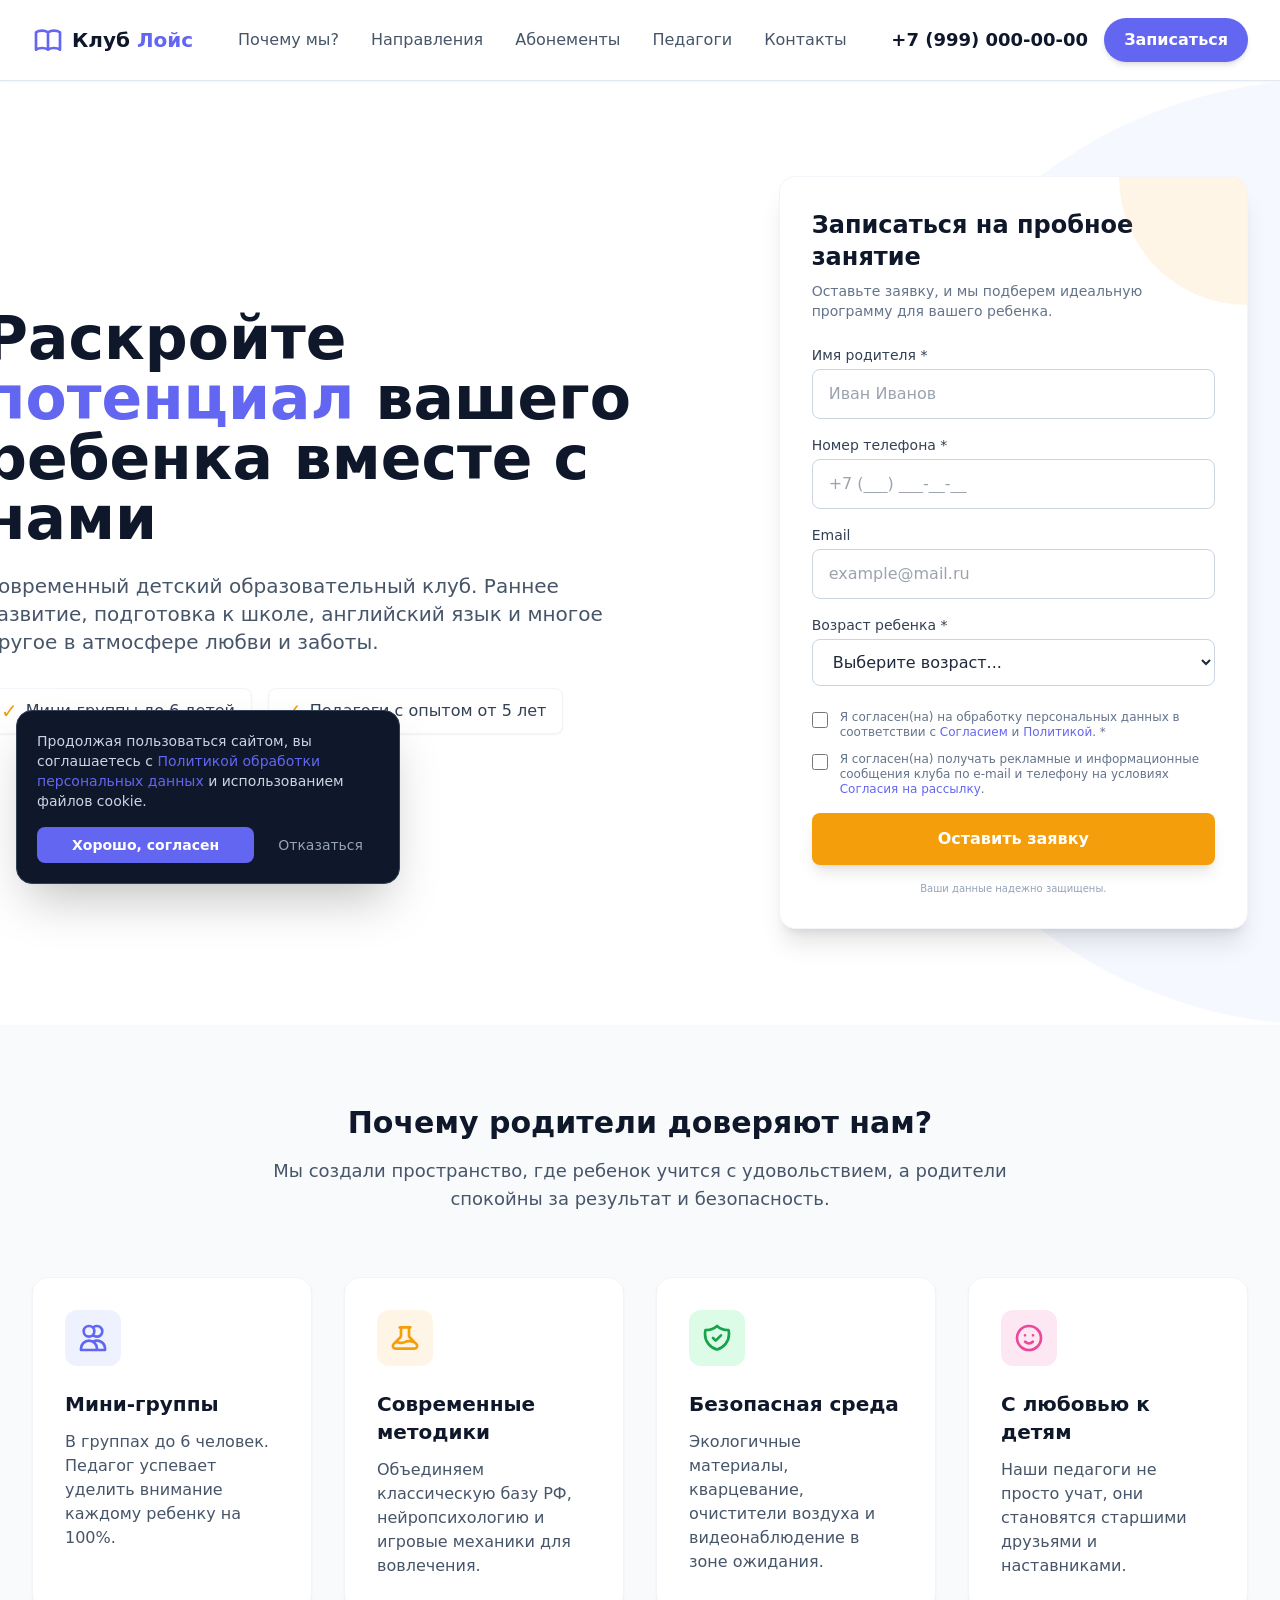
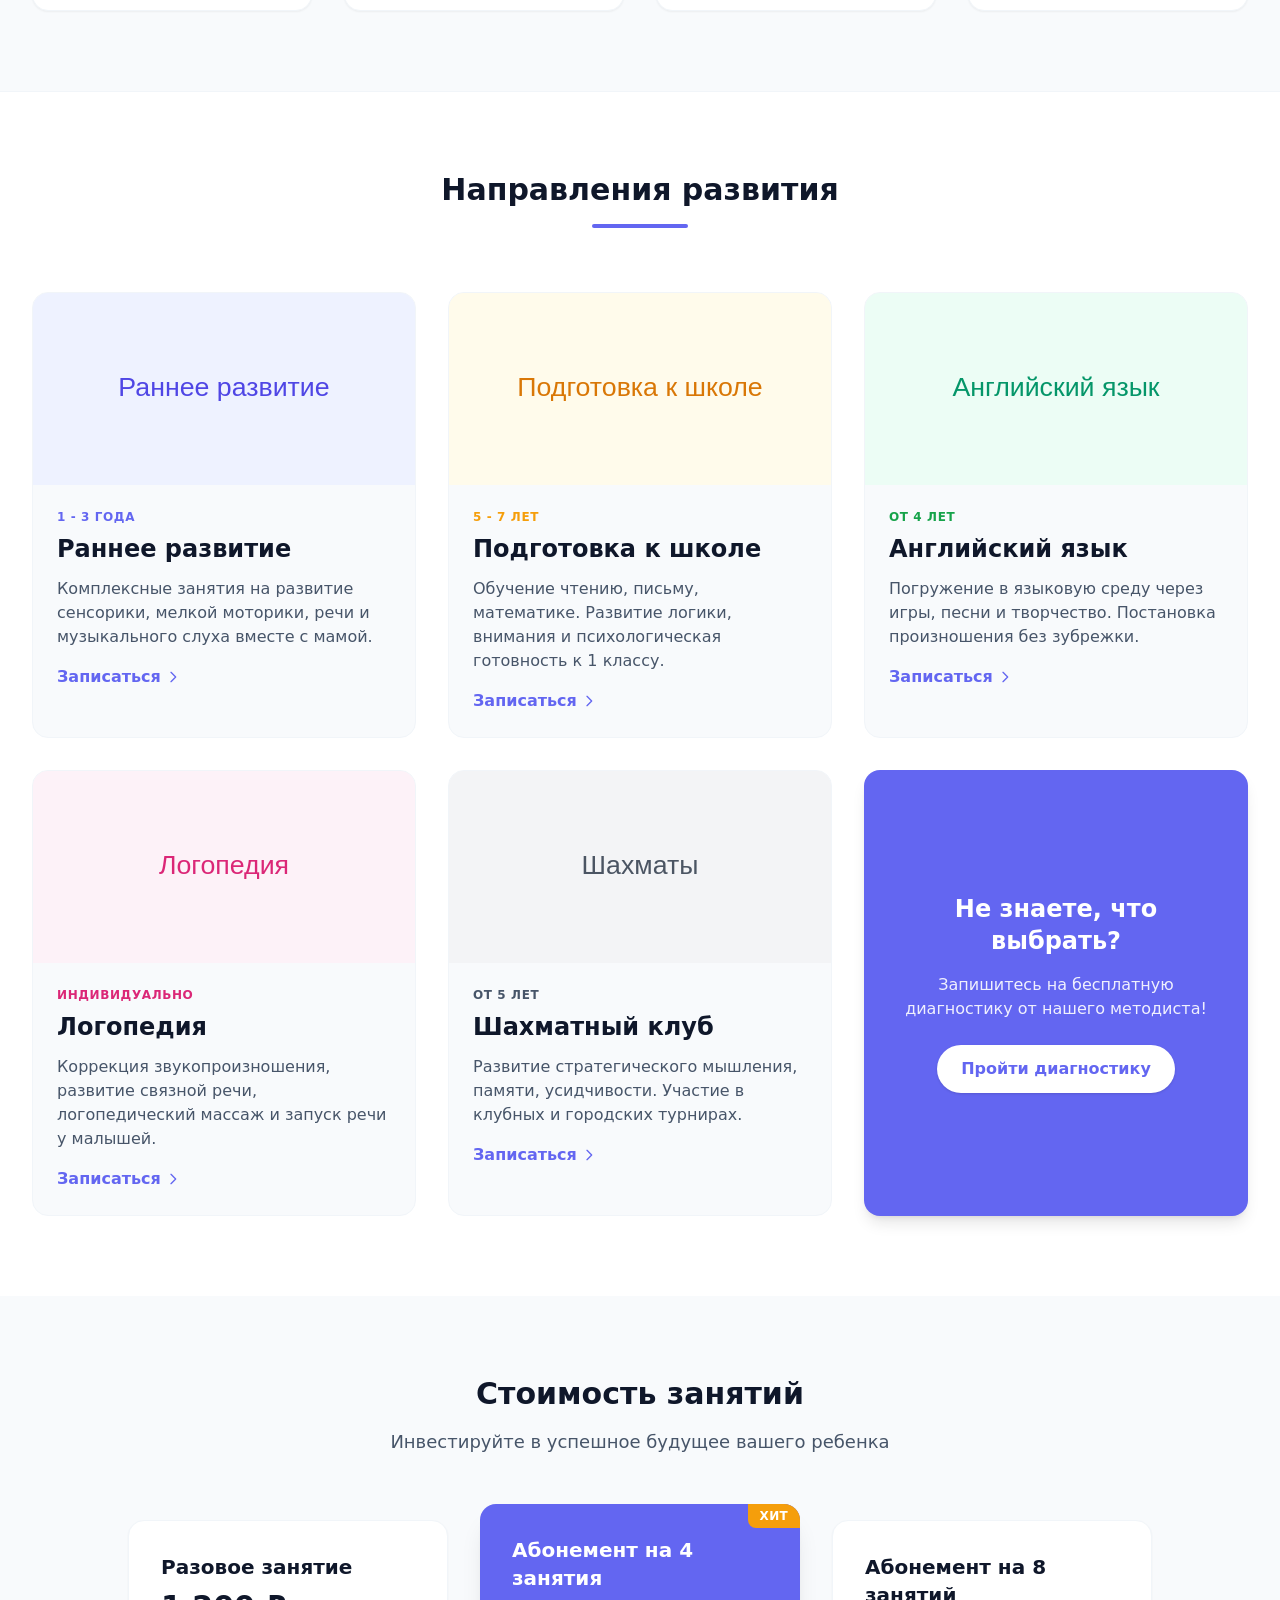
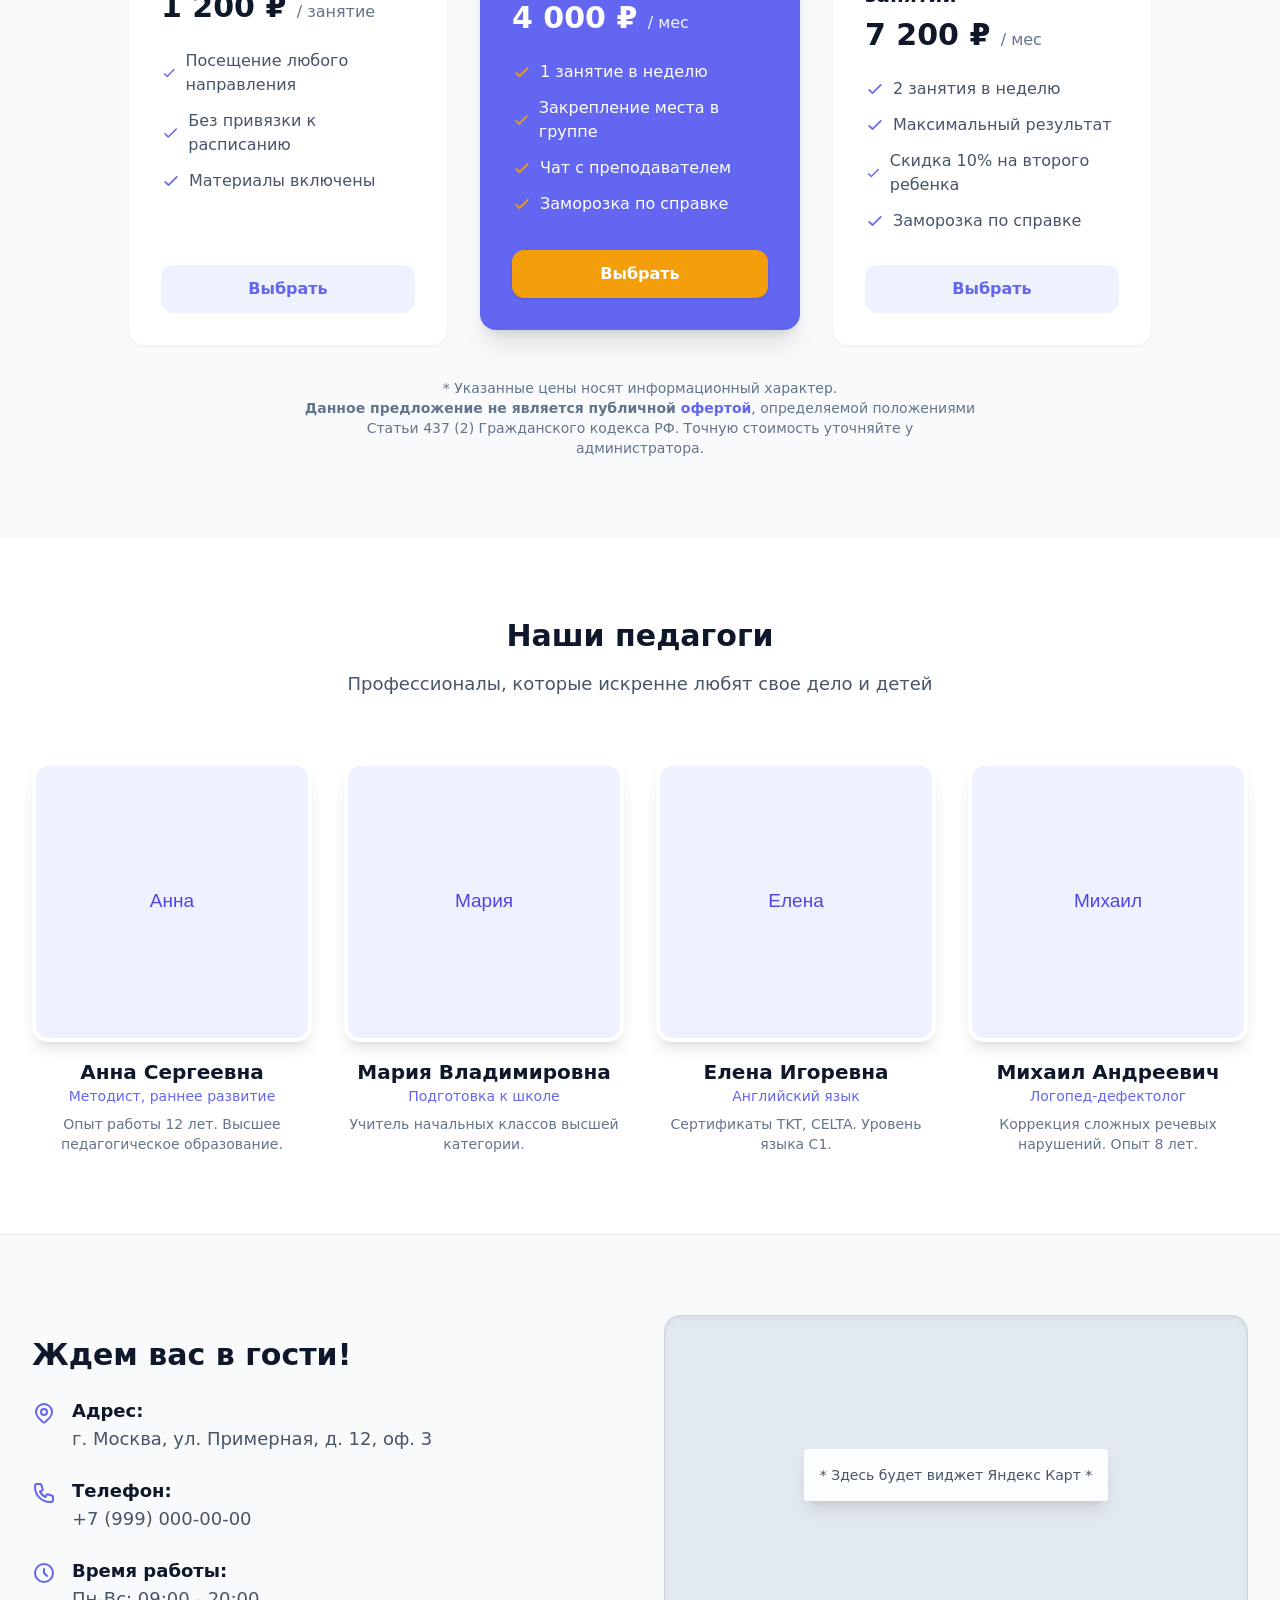
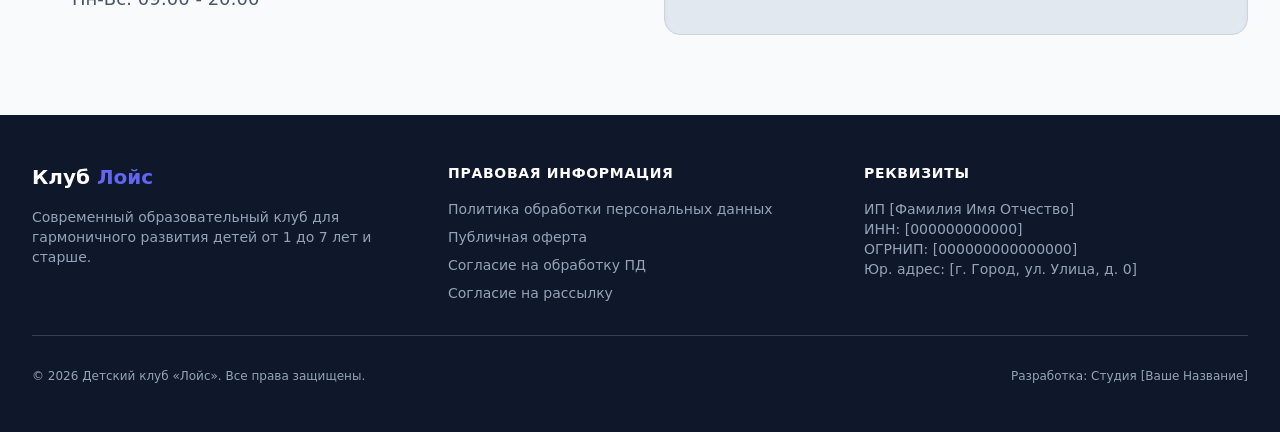
==== index.html @ 4e2a64e4 "Add files via upload" ====
<!DOCTYPE html>
<html lang="ru" class="scroll-smooth scroll-pt-20">
<head>
    <meta charset="UTF-8">
    <meta name="viewport" content="width=device-width, initial-scale=1.0">
    <title>Детский клуб «Лойс» | Развитие, английский, подготовка к школе</title>
    <meta name="description" content="Современный детский образовательный клуб. Раннее развитие, подготовка к школе, английский язык, шахматы и логопедия. Запишитесь на пробное занятие!">
    
    <link rel="stylesheet" href="assets/tailwind.css">
    <style>
        /* Базовые стили и кастомный скроллбар */
                body { font-family: system-ui, -apple-system, 'Segoe UI', Roboto, Arial, sans-serif; -webkit-font-smoothing: antialiased; }
        
        ::-webkit-scrollbar { width: 8px; }
        ::-webkit-scrollbar-track { background: #f1f1f1; }
        ::-webkit-scrollbar-thumb { background: #cbd5e1; border-radius: 4px; }
        ::-webkit-scrollbar-thumb:hover { background: #94a3b8; }

        .glass-effect {
            background: rgba(255, 255, 255, 0.95);
            backdrop-filter: blur(10px);
        }
        
        /* Скрытие секций для SPA-роутинга */
        .page-section { display: none; }
        .page-section.active { display: block; animation: fadeIn 0.3s ease-in-out; }
        
        @keyframes fadeIn {
            from { opacity: 0; transform: translateY(10px); }
            to { opacity: 1; transform: translateY(0); }
        }
    </style>

    <!-- Яндекс Метрика подключается скриптом ниже только после согласия на cookie -->
</head>
<body class="bg-slate-50 text-slate-800">

    <!-- HEADER -->
    <header class="fixed w-full top-0 z-50 glass-effect border-b border-slate-200 shadow-sm transition-all">
        <div class="max-w-7xl mx-auto px-4 sm:px-6 lg:px-8">
            <div class="flex justify-between items-center h-20">
                <!-- Логотип -->
                <div class="flex-shrink-0 flex items-center cursor-pointer" onclick="navigate('home')">
                    <svg class="h-8 w-8 text-brand" fill="none" viewBox="0 0 24 24" stroke="currentColor" stroke-width="2">
                        <path stroke-linecap="round" stroke-linejoin="round" d="M12 6.253v13m0-13C10.832 5.477 9.246 5 7.5 5S4.168 5.477 3 6.253v13C4.168 18.477 5.754 18 7.5 18s3.332.477 4.5 1.253m0-13C13.168 5.477 14.754 5 16.5 5c1.747 0 3.332.477 4.5 1.253v13C19.832 18.477 18.247 18 16.5 18c-1.746 0-3.332.477-4.5 1.253" />
                    </svg>
                    <span class="ml-2 text-xl font-bold text-slate-900">Клуб <span class="text-brand">Лойс</span></span>
                </div>

                <!-- Десктопное меню -->
                <nav class="hidden md:flex space-x-8">
                    <a href="#why-us" class="text-slate-600 hover:text-brand font-medium transition" onclick="navigate('home', 'why-us'); return false;">Почему мы?</a>
                    <a href="#directions" class="text-slate-600 hover:text-brand font-medium transition" onclick="navigate('home', 'directions'); return false;">Направления</a>
                    <a href="#prices" class="text-slate-600 hover:text-brand font-medium transition" onclick="navigate('home', 'prices'); return false;">Абонементы</a>
                    <a href="#team" class="text-slate-600 hover:text-brand font-medium transition" onclick="navigate('home', 'team'); return false;">Педагоги</a>
                    <a href="#contacts" class="text-slate-600 hover:text-brand font-medium transition" onclick="navigate('home', 'contacts'); return false;">Контакты</a>
                </nav>

                <!-- Телефон и Кнопка -->
                <div class="hidden md:flex items-center space-x-4">
                    <a href="tel:+79990000000" class="text-lg font-bold text-slate-900">+7 (999) 000-00-00</a>
                    <a href="#lead-form" class="bg-brand hover:bg-brand-dark text-white px-5 py-2.5 rounded-full font-semibold shadow-md hover:shadow-lg transition transform hover:-translate-y-0.5" onclick="navigate('home', 'lead-form'); return false;">
                        Записаться
                    </a>
                </div>

                <!-- Бургер кнопка (Мобильный) -->
                <div class="md:hidden flex items-center">
                    <button id="mobile-menu-btn" class="text-slate-600 hover:text-brand focus:outline-none p-2">
                        <svg class="h-7 w-7" fill="none" viewBox="0 0 24 24" stroke="currentColor">
                            <path stroke-linecap="round" stroke-linejoin="round" stroke-width="2" d="M4 6h16M4 12h16M4 18h16" />
                        </svg>
                    </button>
                </div>
            </div>
        </div>

        <!-- Мобильное меню -->
        <div id="mobile-menu" class="hidden md:hidden bg-white border-t border-slate-100 shadow-xl absolute w-full">
            <div class="px-4 pt-2 pb-6 space-y-2">
                <a href="#why-us" class="block px-3 py-3 text-base font-medium text-slate-700 hover:bg-brand-light hover:text-brand rounded-lg" onclick="closeMobileMenu(); navigate('home', 'why-us'); return false;">Почему мы?</a>
                <a href="#directions" class="block px-3 py-3 text-base font-medium text-slate-700 hover:bg-brand-light hover:text-brand rounded-lg" onclick="closeMobileMenu(); navigate('home', 'directions'); return false;">Направления</a>
                <a href="#prices" class="block px-3 py-3 text-base font-medium text-slate-700 hover:bg-brand-light hover:text-brand rounded-lg" onclick="closeMobileMenu(); navigate('home', 'prices'); return false;">Абонементы</a>
                <a href="#team" class="block px-3 py-3 text-base font-medium text-slate-700 hover:bg-brand-light hover:text-brand rounded-lg" onclick="closeMobileMenu(); navigate('home', 'team'); return false;">Педагоги</a>
                <a href="#contacts" class="block px-3 py-3 text-base font-medium text-slate-700 hover:bg-brand-light hover:text-brand rounded-lg" onclick="closeMobileMenu(); navigate('home', 'contacts'); return false;">Контакты</a>
                <a href="tel:+79990000000" class="block px-3 py-3 text-lg font-bold text-brand rounded-lg">+7 (999) 000-00-00</a>
            </div>
        </div>
    </header>

    <!-- ================= MAIN PAGE (LANDING) ================= -->
    <main id="home" class="page-section active pt-20">
        
        <!-- 1. HERO SECTION & FORM -->
        <section class="relative bg-white overflow-hidden">
            <div class="absolute inset-y-0 right-0 w-1/2 bg-brand-light rounded-l-full opacity-50 transform translate-x-1/3"></div>
            
            <div class="max-w-7xl mx-auto px-4 sm:px-6 lg:px-8 py-16 lg:py-24 relative z-10">
                <div class="lg:grid lg:grid-cols-12 lg:gap-16 items-center">
                    
                    <!-- Текст -->
                    <div class="lg:col-span-7 mb-12 lg:mb-0 lg:-mt-16 lg:-ml-8 xl:-ml-12">
                        <h1 class="text-4xl sm:text-5xl lg:text-6xl font-extrabold text-slate-900 leading-tight mb-6">
                            Раскройте <span class="text-brand">потенциал</span> вашего ребенка вместе с нами
                        </h1>
                        <p class="text-lg sm:text-xl text-slate-600 mb-8 max-w-2xl leading-relaxed">
                            Современный детский образовательный клуб. Раннее развитие, подготовка к школе, английский язык и многое другое в атмосфере любви и заботы.
                        </p>
                        <div class="flex flex-wrap gap-4">
                            <div class="flex items-center text-slate-700 font-medium bg-white px-4 py-2 rounded-lg shadow-sm border border-slate-100">
                                <span class="text-accent text-xl mr-2">✓</span> Мини-группы до 6 детей
                            </div>
                            <div class="flex items-center text-slate-700 font-medium bg-white px-4 py-2 rounded-lg shadow-sm border border-slate-100">
                                <span class="text-accent text-xl mr-2">✓</span> Педагоги с опытом от 5 лет
                            </div>
                        </div>
                    </div>

                    <!-- Форма заявки -->
                    <div class="lg:col-span-5" id="lead-form">
                        <div class="bg-white rounded-2xl shadow-xl border border-slate-100 p-8 relative overflow-hidden">
                            <div class="absolute top-0 right-0 w-32 h-32 bg-accent opacity-10 rounded-bl-full"></div>
                            
                            <h3 class="text-2xl font-bold text-slate-900 mb-2">Записаться на пробное занятие</h3>
                            <p class="text-slate-500 mb-6 text-sm">Оставьте заявку, и мы подберем идеальную программу для вашего ребенка.</p>
                            
                            <!-- Важно: форма без иностранных сервисов, отправка перехватывается JS -->
                            <form id="main-application-form" class="space-y-4">
                                <div>
                                    <label for="parent_name" class="block text-sm font-medium text-slate-700 mb-1">Имя родителя *</label>
                                    <input type="text" id="parent_name" name="parent_name" required class="w-full px-4 py-3 rounded-lg border border-slate-300 focus:ring-2 focus:ring-brand focus:border-brand transition outline-none" placeholder="Иван Иванов">
                                </div>
                                <div>
                                    <label for="phone" class="block text-sm font-medium text-slate-700 mb-1">Номер телефона *</label>
                                    <input type="tel" id="phone" name="phone" required class="w-full px-4 py-3 rounded-lg border border-slate-300 focus:ring-2 focus:ring-brand focus:border-brand transition outline-none" placeholder="+7 (___) ___-__-__">
                                </div>
                                <div>
                                    <label for="email" class="block text-sm font-medium text-slate-700 mb-1">Email</label>
                                    <input type="email" id="email" name="email" class="w-full px-4 py-3 rounded-lg border border-slate-300 focus:ring-2 focus:ring-brand focus:border-brand transition outline-none" placeholder="example@mail.ru">
                                </div>
                                <div>
                                    <label for="child_age" class="block text-sm font-medium text-slate-700 mb-1">Возраст ребенка *</label>
                                    <select id="child_age" name="child_age" required class="w-full px-4 py-3 rounded-lg border border-slate-300 focus:ring-2 focus:ring-brand focus:border-brand transition outline-none bg-white">
                                        <option value="">Выберите возраст...</option>
                                        <option value="1-3">От 1 до 3 лет (Раннее развитие)</option>
                                        <option value="4-5">4-5 лет</option>
                                        <option value="5-7">5-7 лет (Подготовка к школе)</option>
                                        <option value="7+">Старше 7 лет</option>
                                    </select>
                                </div>
                                
                                <!-- ЮРИДИЧЕСКИЕ ЧЕКБОКСЫ -->
                                <div class="space-y-3 pt-2">
                                    <!-- Чекбокс 1: Обработка ПД (Обязательный, НЕ предзаполнен) -->
                                    <div class="flex items-start">
                                        <div class="flex items-center h-5">
                                            <input id="pd_agreement" name="pd_agreement" type="checkbox" required class="w-4 h-4 text-brand border-slate-300 rounded focus:ring-brand">
                                        </div>
                                        <label for="pd_agreement" class="ml-3 text-xs text-slate-500 leading-tight">
                                            Я согласен(на) на обработку персональных данных в соответствии с <a href="consent.html" target="_blank" class="text-brand hover:underline font-medium">Согласием</a> и <a href="privacy.html" target="_blank" class="text-brand hover:underline font-medium">Политикой</a>. *
                                        </label>
                                    </div>
                                    <!-- Чекбокс 2: Рекламная рассылка (Опциональный, НЕ предзаполнен) -->
                                    <div class="flex items-start">
                                        <div class="flex items-center h-5">
                                            <input id="promo_agreement" name="promo_agreement" type="checkbox" class="w-4 h-4 text-brand border-slate-300 rounded focus:ring-brand">
                                        </div>
                                        <label for="promo_agreement" class="ml-3 text-xs text-slate-500 leading-tight">
                                            Я согласен(на) получать рекламные и информационные сообщения клуба по e-mail и телефону на условиях <a href="consent-mailing.html" target="_blank" class="text-brand hover:underline font-medium">Согласия на рассылку</a>.
                                        </label>
                                    </div>
                                </div>

                                <button type="submit" class="w-full bg-accent hover:bg-accent-dark text-white font-bold py-3.5 px-4 rounded-lg shadow-lg hover:shadow-xl transition transform hover:-translate-y-0.5 mt-2">
                                    Оставить заявку
                                </button>
                                <p class="text-[10px] text-slate-400 text-center mt-2">Ваши данные надежно защищены.</p>
                            </form>
                            
                            <!-- Сообщение об успехе (скрыто) -->
                            <div id="form-success" class="hidden absolute inset-0 bg-white flex-col items-center justify-center p-8 text-center">
                                <div class="w-16 h-16 bg-green-100 rounded-full flex items-center justify-center mb-4 text-green-500">
                                    <svg class="w-8 h-8" fill="none" viewBox="0 0 24 24" stroke="currentColor"><path stroke-linecap="round" stroke-linejoin="round" stroke-width="2" d="M5 13l4 4L19 7"></path></svg>
                                </div>
                                <h4 class="text-2xl font-bold text-slate-900 mb-2">Заявка отправлена!</h4>
                                <p class="text-slate-600 mb-6">Мы свяжемся с вами в течение 15 минут в рабочее время.</p>
                                <button onclick="document.getElementById('form-success').classList.add('hidden');document.getElementById('form-success').classList.remove('flex'); document.getElementById('main-application-form').reset();" class="text-brand font-medium hover:underline">Отправить еще одну</button>
                            </div>
                        </div>
                    </div>
                </div>
            </div>
        </section>

        <!-- 2. ПОЧЕМУ МЫ? -->
        <section id="why-us" class="py-20 bg-slate-50">
            <div class="max-w-7xl mx-auto px-4 sm:px-6 lg:px-8">
                <div class="text-center max-w-3xl mx-auto mb-16">
                    <h2 class="text-3xl font-bold text-slate-900 mb-4">Почему родители доверяют нам?</h2>
                    <p class="text-lg text-slate-600">Мы создали пространство, где ребенок учится с удовольствием, а родители спокойны за результат и безопасность.</p>
                </div>
                
                <div class="grid md:grid-cols-2 lg:grid-cols-4 gap-8">
                    <!-- Card 1 -->
                    <div class="bg-white p-8 rounded-2xl shadow-sm border border-slate-100 hover:shadow-md transition">
                        <div class="w-14 h-14 bg-brand-light rounded-xl flex items-center justify-center text-brand mb-6">
                            <svg class="w-8 h-8" fill="none" viewBox="0 0 24 24" stroke="currentColor"><path stroke-linecap="round" stroke-linejoin="round" stroke-width="2" d="M12 4.354a4 4 0 110 5.292M15 21H3v-1a6 6 0 0112 0v1zm0 0h6v-1a6 6 0 00-9-5.197M13 7a4 4 0 11-8 0 4 4 0 018 0z"></path></svg>
                        </div>
                        <h3 class="text-xl font-bold text-slate-900 mb-3">Мини-группы</h3>
                        <p class="text-slate-600">В группах до 6 человек. Педагог успевает уделить внимание каждому ребенку на 100%.</p>
                    </div>
                    <!-- Card 2 -->
                    <div class="bg-white p-8 rounded-2xl shadow-sm border border-slate-100 hover:shadow-md transition">
                        <div class="w-14 h-14 bg-accent/10 rounded-xl flex items-center justify-center text-accent mb-6">
                            <svg class="w-8 h-8" fill="none" viewBox="0 0 24 24" stroke="currentColor"><path stroke-linecap="round" stroke-linejoin="round" stroke-width="2" d="M19.428 15.428a2 2 0 00-1.022-.547l-2.387-.477a6 6 0 00-3.86.517l-.318.158a6 6 0 01-3.86.517L6.05 15.21a2 2 0 00-1.806.547M8 4h8l-1 1v5.172a2 2 0 00.586 1.414l5 5c1.26 1.26.367 3.414-1.415 3.414H4.828c-1.782 0-2.674-2.154-1.414-3.414l5-5A2 2 0 009 10.172V5L8 4z"></path></svg>
                        </div>
                        <h3 class="text-xl font-bold text-slate-900 mb-3">Современные методики</h3>
                        <p class="text-slate-600">Объединяем классическую базу РФ, нейропсихологию и игровые механики для вовлечения.</p>
                    </div>
                    <!-- Card 3 -->
                    <div class="bg-white p-8 rounded-2xl shadow-sm border border-slate-100 hover:shadow-md transition">
                        <div class="w-14 h-14 bg-green-100 rounded-xl flex items-center justify-center text-green-600 mb-6">
                            <svg class="w-8 h-8" fill="none" viewBox="0 0 24 24" stroke="currentColor"><path stroke-linecap="round" stroke-linejoin="round" stroke-width="2" d="M9 12l2 2 4-4m5.618-4.016A11.955 11.955 0 0112 2.944a11.955 11.955 0 01-8.618 3.04A12.02 12.02 0 003 9c0 5.591 3.824 10.29 9 11.622 5.176-1.332 9-6.03 9-11.622 0-1.042-.133-2.052-.382-3.016z"></path></svg>
                        </div>
                        <h3 class="text-xl font-bold text-slate-900 mb-3">Безопасная среда</h3>
                        <p class="text-slate-600">Экологичные материалы, кварцевание, очистители воздуха и видеонаблюдение в зоне ожидания.</p>
                    </div>
                    <!-- Card 4 -->
                    <div class="bg-white p-8 rounded-2xl shadow-sm border border-slate-100 hover:shadow-md transition">
                        <div class="w-14 h-14 bg-pink-100 rounded-xl flex items-center justify-center text-pink-500 mb-6">
                            <svg class="w-8 h-8" fill="none" viewBox="0 0 24 24" stroke="currentColor"><path stroke-linecap="round" stroke-linejoin="round" stroke-width="2" d="M14.828 14.828a4 4 0 01-5.656 0M9 10h.01M15 10h.01M21 12a9 9 0 11-18 0 9 9 0 0118 0z"></path></svg>
                        </div>
                        <h3 class="text-xl font-bold text-slate-900 mb-3">С любовью к детям</h3>
                        <p class="text-slate-600">Наши педагоги не просто учат, они становятся старшими друзьями и наставниками.</p>
                    </div>
                </div>
            </div>
        </section>

        <!-- 3. НАПРАВЛЕНИЯ -->
        <section id="directions" class="py-20 bg-white border-t border-slate-100">
            <div class="max-w-7xl mx-auto px-4 sm:px-6 lg:px-8">
                <div class="text-center mb-16">
                    <h2 class="text-3xl font-bold text-slate-900 mb-4">Направления развития</h2>
                    <div class="w-24 h-1 bg-brand mx-auto rounded-full"></div>
                </div>

                <div class="grid md:grid-cols-2 lg:grid-cols-3 gap-8">
                    <!-- Направление 1 -->
                    <div class="group bg-slate-50 rounded-2xl overflow-hidden border border-slate-100 hover:shadow-xl transition duration-300">
                        <img src="data:image/svg+xml,%3Csvg%20xmlns%3D%22http%3A//www.w3.org/2000/svg%22%20width%3D%22600%22%20height%3D%22400%22%3E%3Crect%20width%3D%22100%25%22%20height%3D%22100%25%22%20fill%3D%22%23eef2ff%22/%3E%3Ctext%20x%3D%2250%25%22%20y%3D%2250%25%22%20fill%3D%22%234f46e5%22%20font-family%3D%22Arial%22%20font-size%3D%2242%22%20text-anchor%3D%22middle%22%20dominant-baseline%3D%22middle%22%3E%D0%A0%D0%B0%D0%BD%D0%BD%D0%B5%D0%B5%20%D1%80%D0%B0%D0%B7%D0%B2%D0%B8%D1%82%D0%B8%D0%B5%3C/text%3E%3C/svg%3E" alt="Раннее развитие" class="w-full h-48 object-cover group-hover:scale-105 transition duration-500">
                        <div class="p-6">
                            <div class="text-xs font-bold text-brand tracking-wider uppercase mb-2">1 - 3 года</div>
                            <h3 class="text-2xl font-bold text-slate-900 mb-3">Раннее развитие</h3>
                            <p class="text-slate-600 mb-4">Комплексные занятия на развитие сенсорики, мелкой моторики, речи и музыкального слуха вместе с мамой.</p>
                            <a href="#lead-form" class="text-brand font-semibold hover:text-brand-dark flex items-center">Записаться <svg class="w-4 h-4 ml-1" fill="none" viewBox="0 0 24 24" stroke="currentColor"><path stroke-linecap="round" stroke-linejoin="round" stroke-width="2" d="M9 5l7 7-7 7"></path></svg></a>
                        </div>
                    </div>
                    <!-- Направление 2 -->
                    <div class="group bg-slate-50 rounded-2xl overflow-hidden border border-slate-100 hover:shadow-xl transition duration-300">
                        <img src="data:image/svg+xml,%3Csvg%20xmlns%3D%22http%3A//www.w3.org/2000/svg%22%20width%3D%22600%22%20height%3D%22400%22%3E%3Crect%20width%3D%22100%25%22%20height%3D%22100%25%22%20fill%3D%22%23fffbeb%22/%3E%3Ctext%20x%3D%2250%25%22%20y%3D%2250%25%22%20fill%3D%22%23d97706%22%20font-family%3D%22Arial%22%20font-size%3D%2242%22%20text-anchor%3D%22middle%22%20dominant-baseline%3D%22middle%22%3E%D0%9F%D0%BE%D0%B4%D0%B3%D0%BE%D1%82%D0%BE%D0%B2%D0%BA%D0%B0%20%D0%BA%20%D1%88%D0%BA%D0%BE%D0%BB%D0%B5%3C/text%3E%3C/svg%3E" alt="Подготовка к школе" class="w-full h-48 object-cover group-hover:scale-105 transition duration-500">
                        <div class="p-6">
                            <div class="text-xs font-bold text-accent tracking-wider uppercase mb-2">5 - 7 лет</div>
                            <h3 class="text-2xl font-bold text-slate-900 mb-3">Подготовка к школе</h3>
                            <p class="text-slate-600 mb-4">Обучение чтению, письму, математике. Развитие логики, внимания и психологическая готовность к 1 классу.</p>
                            <a href="#lead-form" class="text-brand font-semibold hover:text-brand-dark flex items-center">Записаться <svg class="w-4 h-4 ml-1" fill="none" viewBox="0 0 24 24" stroke="currentColor"><path stroke-linecap="round" stroke-linejoin="round" stroke-width="2" d="M9 5l7 7-7 7"></path></svg></a>
                        </div>
                    </div>
                    <!-- Направление 3 -->
                    <div class="group bg-slate-50 rounded-2xl overflow-hidden border border-slate-100 hover:shadow-xl transition duration-300">
                        <img src="data:image/svg+xml,%3Csvg%20xmlns%3D%22http%3A//www.w3.org/2000/svg%22%20width%3D%22600%22%20height%3D%22400%22%3E%3Crect%20width%3D%22100%25%22%20height%3D%22100%25%22%20fill%3D%22%23ecfdf5%22/%3E%3Ctext%20x%3D%2250%25%22%20y%3D%2250%25%22%20fill%3D%22%23059669%22%20font-family%3D%22Arial%22%20font-size%3D%2242%22%20text-anchor%3D%22middle%22%20dominant-baseline%3D%22middle%22%3E%D0%90%D0%BD%D0%B3%D0%BB%D0%B8%D0%B9%D1%81%D0%BA%D0%B8%D0%B9%20%D1%8F%D0%B7%D1%8B%D0%BA%3C/text%3E%3C/svg%3E" alt="Английский язык" class="w-full h-48 object-cover group-hover:scale-105 transition duration-500">
                        <div class="p-6">
                            <div class="text-xs font-bold text-green-600 tracking-wider uppercase mb-2">От 4 лет</div>
                            <h3 class="text-2xl font-bold text-slate-900 mb-3">Английский язык</h3>
                            <p class="text-slate-600 mb-4">Погружение в языковую среду через игры, песни и творчество. Постановка произношения без зубрежки.</p>
                            <a href="#lead-form" class="text-brand font-semibold hover:text-brand-dark flex items-center">Записаться <svg class="w-4 h-4 ml-1" fill="none" viewBox="0 0 24 24" stroke="currentColor"><path stroke-linecap="round" stroke-linejoin="round" stroke-width="2" d="M9 5l7 7-7 7"></path></svg></a>
                        </div>
                    </div>
                    <!-- Направление 4 -->
                    <div class="group bg-slate-50 rounded-2xl overflow-hidden border border-slate-100 hover:shadow-xl transition duration-300">
                        <img src="data:image/svg+xml,%3Csvg%20xmlns%3D%22http%3A//www.w3.org/2000/svg%22%20width%3D%22600%22%20height%3D%22400%22%3E%3Crect%20width%3D%22100%25%22%20height%3D%22100%25%22%20fill%3D%22%23fdf2f8%22/%3E%3Ctext%20x%3D%2250%25%22%20y%3D%2250%25%22%20fill%3D%22%23db2777%22%20font-family%3D%22Arial%22%20font-size%3D%2242%22%20text-anchor%3D%22middle%22%20dominant-baseline%3D%22middle%22%3E%D0%9B%D0%BE%D0%B3%D0%BE%D0%BF%D0%B5%D0%B4%D0%B8%D1%8F%3C/text%3E%3C/svg%3E" alt="Логопедия" class="w-full h-48 object-cover group-hover:scale-105 transition duration-500">
                        <div class="p-6">
                            <div class="text-xs font-bold text-pink-600 tracking-wider uppercase mb-2">Индивидуально</div>
                            <h3 class="text-2xl font-bold text-slate-900 mb-3">Логопедия</h3>
                            <p class="text-slate-600 mb-4">Коррекция звукопроизношения, развитие связной речи, логопедический массаж и запуск речи у малышей.</p>
                            <a href="#lead-form" class="text-brand font-semibold hover:text-brand-dark flex items-center">Записаться <svg class="w-4 h-4 ml-1" fill="none" viewBox="0 0 24 24" stroke="currentColor"><path stroke-linecap="round" stroke-linejoin="round" stroke-width="2" d="M9 5l7 7-7 7"></path></svg></a>
                        </div>
                    </div>
                    <!-- Направление 5 -->
                    <div class="group bg-slate-50 rounded-2xl overflow-hidden border border-slate-100 hover:shadow-xl transition duration-300">
                        <img src="data:image/svg+xml,%3Csvg%20xmlns%3D%22http%3A//www.w3.org/2000/svg%22%20width%3D%22600%22%20height%3D%22400%22%3E%3Crect%20width%3D%22100%25%22%20height%3D%22100%25%22%20fill%3D%22%23f3f4f6%22/%3E%3Ctext%20x%3D%2250%25%22%20y%3D%2250%25%22%20fill%3D%22%234b5563%22%20font-family%3D%22Arial%22%20font-size%3D%2242%22%20text-anchor%3D%22middle%22%20dominant-baseline%3D%22middle%22%3E%D0%A8%D0%B0%D1%85%D0%BC%D0%B0%D1%82%D1%8B%3C/text%3E%3C/svg%3E" alt="Шахматы" class="w-full h-48 object-cover group-hover:scale-105 transition duration-500">
                        <div class="p-6">
                            <div class="text-xs font-bold text-slate-600 tracking-wider uppercase mb-2">От 5 лет</div>
                            <h3 class="text-2xl font-bold text-slate-900 mb-3">Шахматный клуб</h3>
                            <p class="text-slate-600 mb-4">Развитие стратегического мышления, памяти, усидчивости. Участие в клубных и городских турнирах.</p>
                            <a href="#lead-form" class="text-brand font-semibold hover:text-brand-dark flex items-center">Записаться <svg class="w-4 h-4 ml-1" fill="none" viewBox="0 0 24 24" stroke="currentColor"><path stroke-linecap="round" stroke-linejoin="round" stroke-width="2" d="M9 5l7 7-7 7"></path></svg></a>
                        </div>
                    </div>
                    <!-- CTA Блок -->
                    <div class="bg-brand rounded-2xl overflow-hidden flex flex-col justify-center items-center text-center p-8 text-white shadow-lg">
                        <h3 class="text-2xl font-bold mb-4">Не знаете, что выбрать?</h3>
                        <p class="mb-6 opacity-90">Запишитесь на бесплатную диагностику от нашего методиста!</p>
                        <a href="#lead-form" class="bg-white text-brand px-6 py-3 rounded-full font-bold hover:bg-slate-100 transition shadow">Пройти диагностику</a>
                    </div>
                </div>
            </div>
        </section>

        <!-- 4. АБОНЕМЕНТЫ (ЦЕНЫ) -->
        <section id="prices" class="py-20 bg-slate-50">
            <div class="max-w-7xl mx-auto px-4 sm:px-6 lg:px-8">
                <div class="text-center mb-16">
                    <h2 class="text-3xl font-bold text-slate-900 mb-4">Стоимость занятий</h2>
                    <p class="text-lg text-slate-600">Инвестируйте в успешное будущее вашего ребенка</p>
                </div>

                <div class="grid md:grid-cols-3 gap-8 max-w-5xl mx-auto">
                    <!-- Разовое -->
                    <div class="bg-white rounded-2xl shadow-sm border border-slate-100 p-8 flex flex-col hover:border-brand hover:shadow-lg transition">
                        <h3 class="text-xl font-bold text-slate-900 mb-2">Разовое занятие</h3>
                        <div class="text-3xl font-extrabold text-slate-900 mb-6">1 200 ₽ <span class="text-base font-normal text-slate-500">/ занятие</span></div>
                        <ul class="space-y-3 mb-8 flex-1">
                            <li class="flex items-center text-slate-600"><svg class="w-5 h-5 text-brand mr-2" fill="none" viewBox="0 0 24 24" stroke="currentColor"><path stroke-linecap="round" stroke-linejoin="round" stroke-width="2" d="M5 13l4 4L19 7"></path></svg> Посещение любого направления</li>
                            <li class="flex items-center text-slate-600"><svg class="w-5 h-5 text-brand mr-2" fill="none" viewBox="0 0 24 24" stroke="currentColor"><path stroke-linecap="round" stroke-linejoin="round" stroke-width="2" d="M5 13l4 4L19 7"></path></svg> Без привязки к расписанию</li>
                            <li class="flex items-center text-slate-600"><svg class="w-5 h-5 text-brand mr-2" fill="none" viewBox="0 0 24 24" stroke="currentColor"><path stroke-linecap="round" stroke-linejoin="round" stroke-width="2" d="M5 13l4 4L19 7"></path></svg> Материалы включены</li>
                        </ul>
                        <a href="#lead-form" class="w-full block text-center bg-brand-light text-brand font-bold py-3 rounded-xl hover:bg-brand hover:text-white transition">Выбрать</a>
                    </div>
                    
                    <!-- Абонемент 4 (Популярный) -->
                    <div class="bg-brand rounded-2xl shadow-xl border-none p-8 flex flex-col transform md:-translate-y-4 relative">
                        <div class="absolute top-0 right-0 bg-accent text-white text-xs font-bold px-3 py-1 rounded-bl-lg rounded-tr-2xl uppercase tracking-wide">Хит</div>
                        <h3 class="text-xl font-bold text-white mb-2">Абонемент на 4 занятия</h3>
                        <div class="text-3xl font-extrabold text-white mb-6">4 000 ₽ <span class="text-base font-normal text-brand-light">/ мес</span></div>
                        <ul class="space-y-3 mb-8 flex-1">
                            <li class="flex items-center text-white"><svg class="w-5 h-5 text-accent mr-2" fill="none" viewBox="0 0 24 24" stroke="currentColor"><path stroke-linecap="round" stroke-linejoin="round" stroke-width="2" d="M5 13l4 4L19 7"></path></svg> 1 занятие в неделю</li>
                            <li class="flex items-center text-white"><svg class="w-5 h-5 text-accent mr-2" fill="none" viewBox="0 0 24 24" stroke="currentColor"><path stroke-linecap="round" stroke-linejoin="round" stroke-width="2" d="M5 13l4 4L19 7"></path></svg> Закрепление места в группе</li>
                            <li class="flex items-center text-white"><svg class="w-5 h-5 text-accent mr-2" fill="none" viewBox="0 0 24 24" stroke="currentColor"><path stroke-linecap="round" stroke-linejoin="round" stroke-width="2" d="M5 13l4 4L19 7"></path></svg> Чат с преподавателем</li>
                            <li class="flex items-center text-white"><svg class="w-5 h-5 text-accent mr-2" fill="none" viewBox="0 0 24 24" stroke="currentColor"><path stroke-linecap="round" stroke-linejoin="round" stroke-width="2" d="M5 13l4 4L19 7"></path></svg> Заморозка по справке</li>
                        </ul>
                        <a href="#lead-form" class="w-full block text-center bg-accent hover:bg-accent-dark text-white font-bold py-3 rounded-xl transition shadow">Выбрать</a>
                    </div>

                    <!-- Абонемент 8 -->
                    <div class="bg-white rounded-2xl shadow-sm border border-slate-100 p-8 flex flex-col hover:border-brand hover:shadow-lg transition">
                        <h3 class="text-xl font-bold text-slate-900 mb-2">Абонемент на 8 занятий</h3>
                        <div class="text-3xl font-extrabold text-slate-900 mb-6">7 200 ₽ <span class="text-base font-normal text-slate-500">/ мес</span></div>
                        <ul class="space-y-3 mb-8 flex-1">
                            <li class="flex items-center text-slate-600"><svg class="w-5 h-5 text-brand mr-2" fill="none" viewBox="0 0 24 24" stroke="currentColor"><path stroke-linecap="round" stroke-linejoin="round" stroke-width="2" d="M5 13l4 4L19 7"></path></svg> 2 занятия в неделю</li>
                            <li class="flex items-center text-slate-600"><svg class="w-5 h-5 text-brand mr-2" fill="none" viewBox="0 0 24 24" stroke="currentColor"><path stroke-linecap="round" stroke-linejoin="round" stroke-width="2" d="M5 13l4 4L19 7"></path></svg> Максимальный результат</li>
                            <li class="flex items-center text-slate-600"><svg class="w-5 h-5 text-brand mr-2" fill="none" viewBox="0 0 24 24" stroke="currentColor"><path stroke-linecap="round" stroke-linejoin="round" stroke-width="2" d="M5 13l4 4L19 7"></path></svg> Скидка 10% на второго ребенка</li>
                            <li class="flex items-center text-slate-600"><svg class="w-5 h-5 text-brand mr-2" fill="none" viewBox="0 0 24 24" stroke="currentColor"><path stroke-linecap="round" stroke-linejoin="round" stroke-width="2" d="M5 13l4 4L19 7"></path></svg> Заморозка по справке</li>
                        </ul>
                        <a href="#lead-form" class="w-full block text-center bg-brand-light text-brand font-bold py-3 rounded-xl hover:bg-brand hover:text-white transition">Выбрать</a>
                    </div>
                </div>

                <!-- Юридическая оговорка (ОБЯЗАТЕЛЬНО) -->
                <div class="mt-8 text-center text-sm text-slate-500 max-w-2xl mx-auto">
                    * Указанные цены носят информационный характер. <br>
                    <strong>Данное предложение не является публичной <a href="offer.html" class="text-brand hover:underline">офертой</a></strong>, определяемой положениями Статьи 437 (2) Гражданского кодекса РФ. Точную стоимость уточняйте у администратора.
                </div>
            </div>
        </section>

        <!-- 5. ПРЕПОДАВАТЕЛИ -->
        <section id="team" class="py-20 bg-white">
            <div class="max-w-7xl mx-auto px-4 sm:px-6 lg:px-8">
                <div class="text-center mb-16">
                    <h2 class="text-3xl font-bold text-slate-900 mb-4">Наши педагоги</h2>
                    <p class="text-lg text-slate-600">Профессионалы, которые искренне любят свое дело и детей</p>
                </div>

                <div class="grid md:grid-cols-2 lg:grid-cols-4 gap-8">
                    <!-- Team 1 -->
                    <div class="text-center">
                        <img src="data:image/svg+xml,%3Csvg%20xmlns%3D%22http%3A//www.w3.org/2000/svg%22%20width%3D%22400%22%20height%3D%22400%22%3E%3Crect%20width%3D%22100%25%22%20height%3D%22100%25%22%20fill%3D%22%23eef2ff%22/%3E%3Ctext%20x%3D%2250%25%22%20y%3D%2250%25%22%20fill%3D%22%234f46e5%22%20font-family%3D%22Arial%22%20font-size%3D%2228%22%20text-anchor%3D%22middle%22%20dominant-baseline%3D%22middle%22%3E%D0%90%D0%BD%D0%BD%D0%B0%3C/text%3E%3C/svg%3E" alt="Преподаватель" class="w-full aspect-square rounded-2xl mx-auto object-cover mb-4 border-4 border-white shadow-lg">
                        <h3 class="text-xl font-bold text-slate-900">Анна Сергеевна</h3>
                        <p class="text-brand font-medium text-sm mb-2">Методист, раннее развитие</p>
                        <p class="text-slate-500 text-sm">Опыт работы 12 лет. Высшее педагогическое образование.</p>
                    </div>
                    <!-- Team 2 -->
                    <div class="text-center">
                        <img src="data:image/svg+xml,%3Csvg%20xmlns%3D%22http%3A//www.w3.org/2000/svg%22%20width%3D%22400%22%20height%3D%22400%22%3E%3Crect%20width%3D%22100%25%22%20height%3D%22100%25%22%20fill%3D%22%23eef2ff%22/%3E%3Ctext%20x%3D%2250%25%22%20y%3D%2250%25%22%20fill%3D%22%234f46e5%22%20font-family%3D%22Arial%22%20font-size%3D%2228%22%20text-anchor%3D%22middle%22%20dominant-baseline%3D%22middle%22%3E%D0%9C%D0%B0%D1%80%D0%B8%D1%8F%3C/text%3E%3C/svg%3E" alt="Преподаватель" class="w-full aspect-square rounded-2xl mx-auto object-cover mb-4 border-4 border-white shadow-lg">
                        <h3 class="text-xl font-bold text-slate-900">Мария Владимировна</h3>
                        <p class="text-brand font-medium text-sm mb-2">Подготовка к школе</p>
                        <p class="text-slate-500 text-sm">Учитель начальных классов высшей категории.</p>
                    </div>
                    <!-- Team 3 -->
                    <div class="text-center">
                        <img src="data:image/svg+xml,%3Csvg%20xmlns%3D%22http%3A//www.w3.org/2000/svg%22%20width%3D%22400%22%20height%3D%22400%22%3E%3Crect%20width%3D%22100%25%22%20height%3D%22100%25%22%20fill%3D%22%23eef2ff%22/%3E%3Ctext%20x%3D%2250%25%22%20y%3D%2250%25%22%20fill%3D%22%234f46e5%22%20font-family%3D%22Arial%22%20font-size%3D%2228%22%20text-anchor%3D%22middle%22%20dominant-baseline%3D%22middle%22%3E%D0%95%D0%BB%D0%B5%D0%BD%D0%B0%3C/text%3E%3C/svg%3E" alt="Преподаватель" class="w-full aspect-square rounded-2xl mx-auto object-cover mb-4 border-4 border-white shadow-lg">
                        <h3 class="text-xl font-bold text-slate-900">Елена Игоревна</h3>
                        <p class="text-brand font-medium text-sm mb-2">Английский язык</p>
                        <p class="text-slate-500 text-sm">Сертификаты TKT, CELTA. Уровень языка С1.</p>
                    </div>
                    <!-- Team 4 -->
                    <div class="text-center">
                        <img src="data:image/svg+xml,%3Csvg%20xmlns%3D%22http%3A//www.w3.org/2000/svg%22%20width%3D%22400%22%20height%3D%22400%22%3E%3Crect%20width%3D%22100%25%22%20height%3D%22100%25%22%20fill%3D%22%23eef2ff%22/%3E%3Ctext%20x%3D%2250%25%22%20y%3D%2250%25%22%20fill%3D%22%234f46e5%22%20font-family%3D%22Arial%22%20font-size%3D%2228%22%20text-anchor%3D%22middle%22%20dominant-baseline%3D%22middle%22%3E%D0%9C%D0%B8%D1%85%D0%B0%D0%B8%D0%BB%3C/text%3E%3C/svg%3E" alt="Преподаватель" class="w-full aspect-square rounded-2xl mx-auto object-cover mb-4 border-4 border-white shadow-lg">
                        <h3 class="text-xl font-bold text-slate-900">Михаил Андреевич</h3>
                        <p class="text-brand font-medium text-sm mb-2">Логопед-дефектолог</p>
                        <p class="text-slate-500 text-sm">Коррекция сложных речевых нарушений. Опыт 8 лет.</p>
                    </div>
                </div>
            </div>
        </section>

        <!-- 6. КОНТАКТЫ -->
        <section id="contacts" class="py-20 bg-slate-50 border-t border-slate-200">
            <div class="max-w-7xl mx-auto px-4 sm:px-6 lg:px-8">
                <div class="lg:grid lg:grid-cols-2 gap-12 items-center">
                    <div>
                        <h2 class="text-3xl font-bold text-slate-900 mb-6">Ждем вас в гости!</h2>
                        <div class="space-y-6">
                            <div class="flex items-start">
                                <svg class="w-6 h-6 text-brand mt-1 mr-4 flex-shrink-0" fill="none" viewBox="0 0 24 24" stroke="currentColor"><path stroke-linecap="round" stroke-linejoin="round" stroke-width="2" d="M17.657 16.657L13.414 20.9a1.998 1.998 0 01-2.827 0l-4.244-4.243a8 8 0 1111.314 0z"></path><path stroke-linecap="round" stroke-linejoin="round" stroke-width="2" d="M15 11a3 3 0 11-6 0 3 3 0 016 0z"></path></svg>
                                <div>
                                    <h4 class="text-lg font-bold text-slate-900">Адрес:</h4>
                                    <p class="text-slate-600 text-lg">г. Москва, ул. Примерная, д. 12, оф. 3</p>
                                </div>
                            </div>
                            <div class="flex items-start">
                                <svg class="w-6 h-6 text-brand mt-1 mr-4 flex-shrink-0" fill="none" viewBox="0 0 24 24" stroke="currentColor"><path stroke-linecap="round" stroke-linejoin="round" stroke-width="2" d="M3 5a2 2 0 012-2h3.28a1 1 0 01.948.684l1.498 4.493a1 1 0 01-.502 1.21l-2.257 1.13a11.042 11.042 0 005.516 5.516l1.13-2.257a1 1 0 011.21-.502l4.493 1.498a1 1 0 01.684.949V19a2 2 0 01-2 2h-1C9.716 21 3 14.284 3 6V5z"></path></svg>
                                <div>
                                    <h4 class="text-lg font-bold text-slate-900">Телефон:</h4>
                                    <a href="tel:+79990000000" class="text-slate-600 text-lg hover:text-brand transition">+7 (999) 000-00-00</a>
                                </div>
                            </div>
                            <div class="flex items-start">
                                <svg class="w-6 h-6 text-brand mt-1 mr-4 flex-shrink-0" fill="none" viewBox="0 0 24 24" stroke="currentColor"><path stroke-linecap="round" stroke-linejoin="round" stroke-width="2" d="M12 8v4l3 3m6-3a9 9 0 11-18 0 9 9 0 0118 0z"></path></svg>
                                <div>
                                    <h4 class="text-lg font-bold text-slate-900">Время работы:</h4>
                                    <p class="text-slate-600 text-lg">Пн-Вс: 09:00 - 20:00</p>
                                </div>
                            </div>
                        </div>
                    </div>
                    <!-- Карта (Заглушка) -->
                    <div class="mt-8 lg:mt-0 bg-slate-200 rounded-2xl h-80 w-full overflow-hidden flex items-center justify-center border border-slate-300 relative shadow-inner">
                         
                         <!-- Вместо изображения здесь в реальности будет код виджета Яндекс.Карт -->
                         <div class="bg-white/90 p-4 rounded shadow-lg relative z-10 text-center text-sm font-medium text-slate-600 backdrop-blur-sm">
                             * Здесь будет виджет Яндекс Карт *
                         </div>
                    </div>
                </div>
            </div>
        </section>

    </main>

    <!-- ================= FOOTER ================= -->
    <footer class="bg-slate-900 text-slate-400 py-12">
        <div class="max-w-7xl mx-auto px-4 sm:px-6 lg:px-8">
            <div class="grid md:grid-cols-3 gap-8 border-b border-slate-700 pb-8 mb-8">
                <!-- О клубе -->
                <div>
                    <div class="text-xl font-bold text-white mb-4">Клуб <span class="text-brand">Лойс</span></div>
                    <p class="text-sm">Современный образовательный клуб для гармоничного развития детей от 1 до 7 лет и старше.</p>
                </div>
                <!-- Документы -->
                <div>
                    <h4 class="text-white font-bold mb-4 uppercase text-sm tracking-wider">Правовая информация</h4>
                    <ul class="space-y-2 text-sm">
                        <li><a href="privacy.html" class="hover:text-brand-light transition">Политика обработки персональных данных</a></li>
                        <li><a href="offer.html" class="hover:text-brand-light transition">Публичная оферта</a></li><li><a href="consent.html" class="hover:text-brand-light transition">Согласие на обработку ПД</a></li><li><a href="consent-mailing.html" class="hover:text-brand-light transition">Согласие на рассылку</a></li>
                    </ul>
                </div>
                <!-- Реквизиты Плейсхолдеры -->
                <div class="text-sm">
                    <h4 class="text-white font-bold mb-4 uppercase tracking-wider">Реквизиты</h4>
                    <p>ИП [Фамилия Имя Отчество]</p>
                    <p>ИНН: [000000000000]</p>
                    <p>ОГРНИП: [000000000000000]</p>
                    <p>Юр. адрес: [г. Город, ул. Улица, д. 0]</p>
                </div>
            </div>
            <div class="flex flex-col md:flex-row justify-between items-center text-xs">
                <p>&copy; 2026 Детский клуб «Лойс». Все права защищены.</p>
                <p class="mt-2 md:mt-0">Разработка: Студия [Ваше Название]</p>
            </div>
        </div>
    </footer>

    <!-- ================= БАННЕР COOKIE ================= -->
    <div id="cookie-banner" class="fixed bottom-4 left-4 right-4 md:right-auto md:max-w-sm bg-slate-900 text-slate-300 p-5 rounded-2xl shadow-2xl z-50 transform translate-y-0 transition-transform duration-500 border border-slate-700">
        <p class="text-sm mb-4">
            Продолжая пользоваться сайтом, вы соглашаетесь с 
            <a href="privacy.html" class="text-brand hover:underline">Политикой обработки персональных данных</a> 
            и использованием файлов cookie.
        </p>
        <div class="flex gap-2">
            <button onclick="acceptCookies()" class="flex-1 bg-brand hover:bg-brand-dark text-white px-4 py-2 rounded-lg text-sm font-semibold transition">Хорошо, согласен</button>
            <button onclick="declineCookies()" class="px-4 py-2 rounded-lg text-sm text-slate-400 hover:text-white transition">Отказаться</button>
        </div>
    </div>

    <!-- ================= SCRIPTS ================= -->
    <script>
        // --- 1. SPA Роутинг (навигация внутри одного файла) ---
        function navigate(pageId, targetId = null) {
            const el = targetId ? document.getElementById(targetId) : null;
            if (el) el.scrollIntoView({ behavior: 'smooth' }); else window.scrollTo(0, 0);
        }

        // --- 2. Мобильное меню ---
        const mobileMenuBtn = document.getElementById('mobile-menu-btn');
        const mobileMenu = document.getElementById('mobile-menu');

        mobileMenuBtn.addEventListener('click', () => {
            mobileMenu.classList.toggle('hidden');
        });

        function closeMobileMenu() {
            mobileMenu.classList.add('hidden');
        }

        // --- 3. Cookie и Яндекс Метрика (только после согласия) ---
        const METRIKA_ID = 12345678;        // TODO: номер вашего счётчика
        const LEAD_ENDPOINT = '/api/lead';  // TODO: адрес обработчика заявок на вашем сервере в РФ

        function loadMetrika() {
            if (window.__ymLoaded) return; window.__ymLoaded = true;
            (function(m,e,t,r,i,k,a){m[i]=m[i]||function(){(m[i].a=m[i].a||[]).push(arguments)};
            m[i].l=1*new Date();k=e.createElement(t),a=e.getElementsByTagName(t)[0],k.async=1,k.src=r,a.parentNode.insertBefore(k,a)})
            (window, document, "script", "https://mc.yandex.ru/metrika/tag.js", "ym");
            ym(METRIKA_ID, "init", { clickmap: true, trackLinks: true, accurateTrackBounce: true, webvisor: false });
        }
        function getConsent() { try { return localStorage.getItem('cookieConsent'); } catch (e) { return null; } }
        function setConsent(v) { try { localStorage.setItem('cookieConsent', v); } catch (e) {} }
        function hideBanner() { const b = document.getElementById('cookie-banner'); if (b) b.remove(); }
        function acceptCookies() { setConsent('yes'); hideBanner(); loadMetrika(); }
        function declineCookies() { setConsent('no'); hideBanner(); }

        document.addEventListener('DOMContentLoaded', () => {
            const c = getConsent();
            if (c === 'yes') { hideBanner(); loadMetrika(); } else if (c === 'no') { hideBanner(); }

            const form = document.getElementById('main-application-form');
            form.addEventListener('submit', async function(e) {
                e.preventDefault();
                if (!document.getElementById('pd_agreement').checked) {
                    alert('Необходимо согласие на обработку персональных данных.');
                    return;
                }
                const data = Object.fromEntries(new FormData(form));
                data.pd_agreement = true;
                data.promo_agreement = document.getElementById('promo_agreement').checked;
                data.consent_version = '2026-10-31';          // версия текста согласия
                data.consent_time = new Date().toISOString();  // фиксируем факт и время согласия
                data.page = location.href;
                const btn = form.querySelector('button[type=submit]'); btn.disabled = true;
                try {
                    const r = await fetch(LEAD_ENDPOINT, { method: 'POST', headers: { 'Content-Type': 'application/json' }, body: JSON.stringify(data) });
                    if (!r.ok) throw new Error('HTTP ' + r.status);
                    const ok = document.getElementById('form-success');
                    ok.classList.remove('hidden'); ok.classList.add('flex');
                } catch (err) {
                    alert('Не удалось отправить заявку. Позвоните нам: +7 (999) 000-00-00');
                } finally { btn.disabled = false; }
            });
        });
    </script>
</body>
</html>
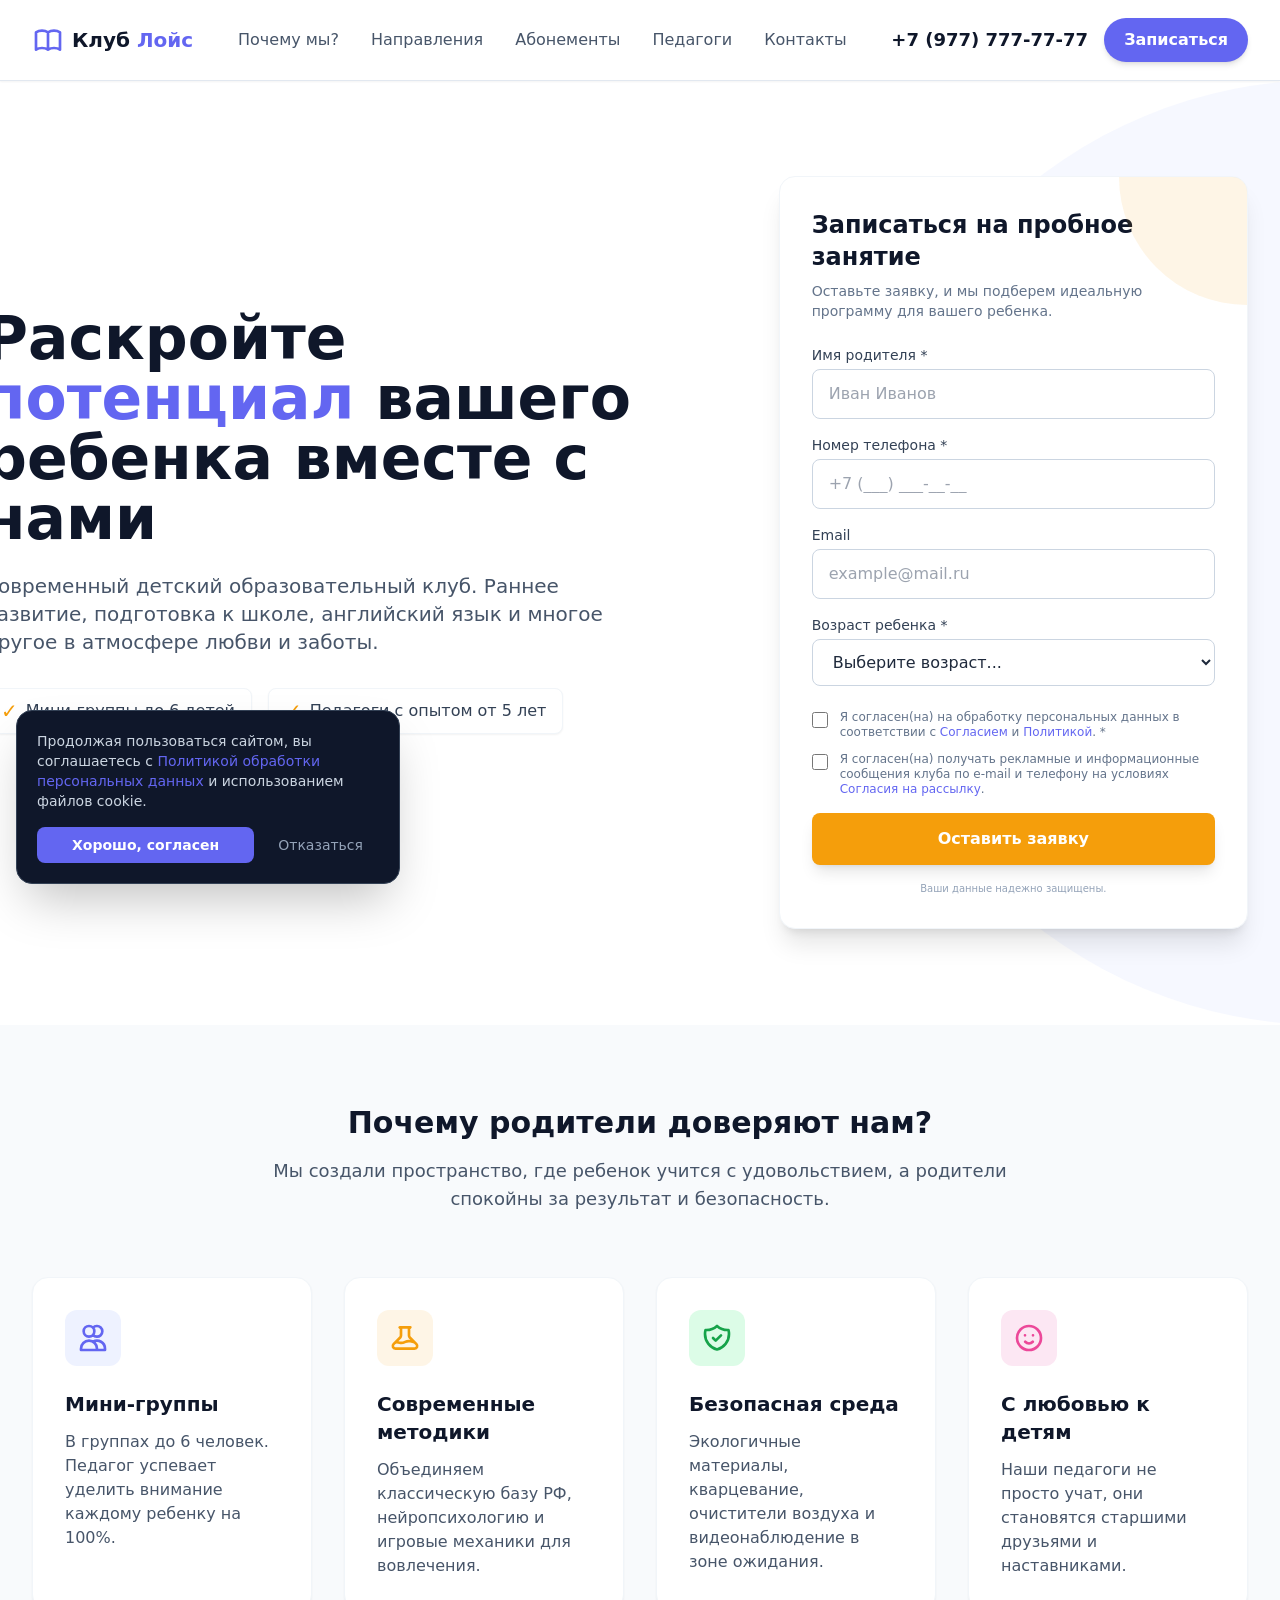
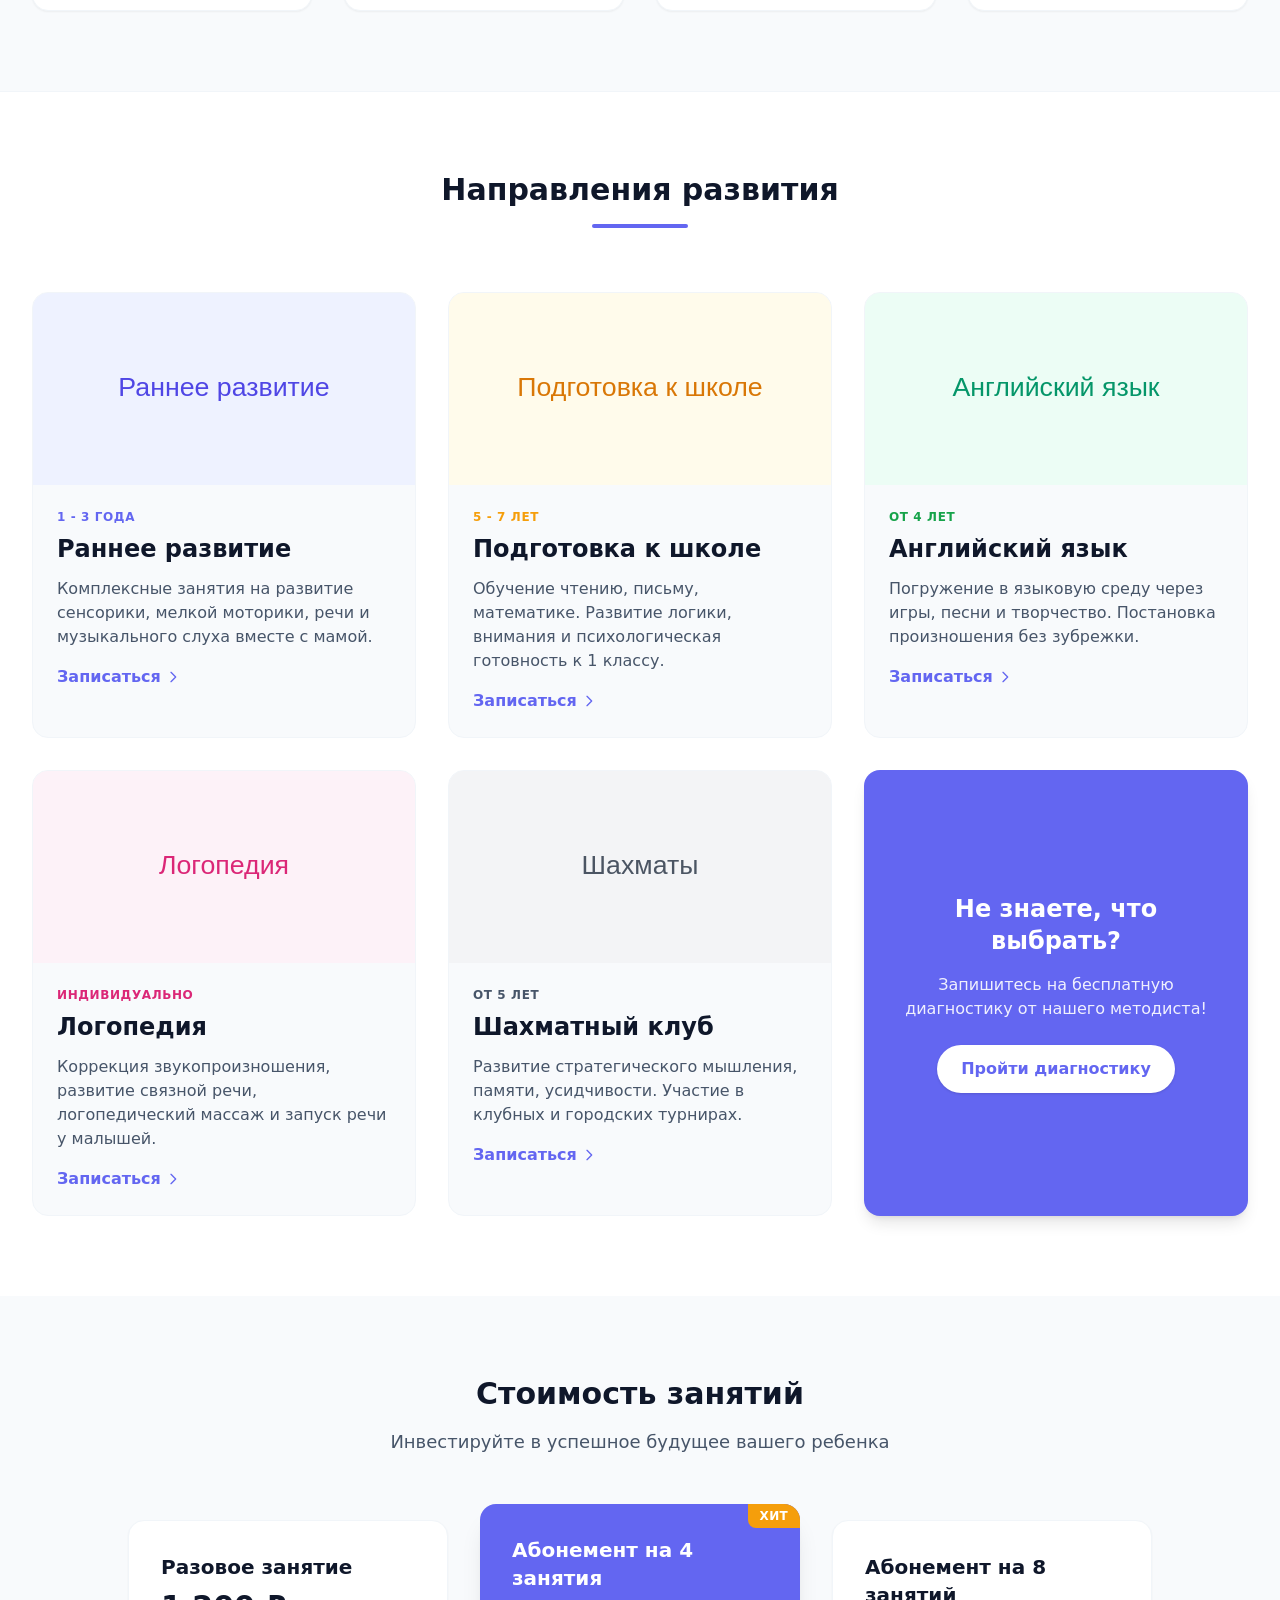
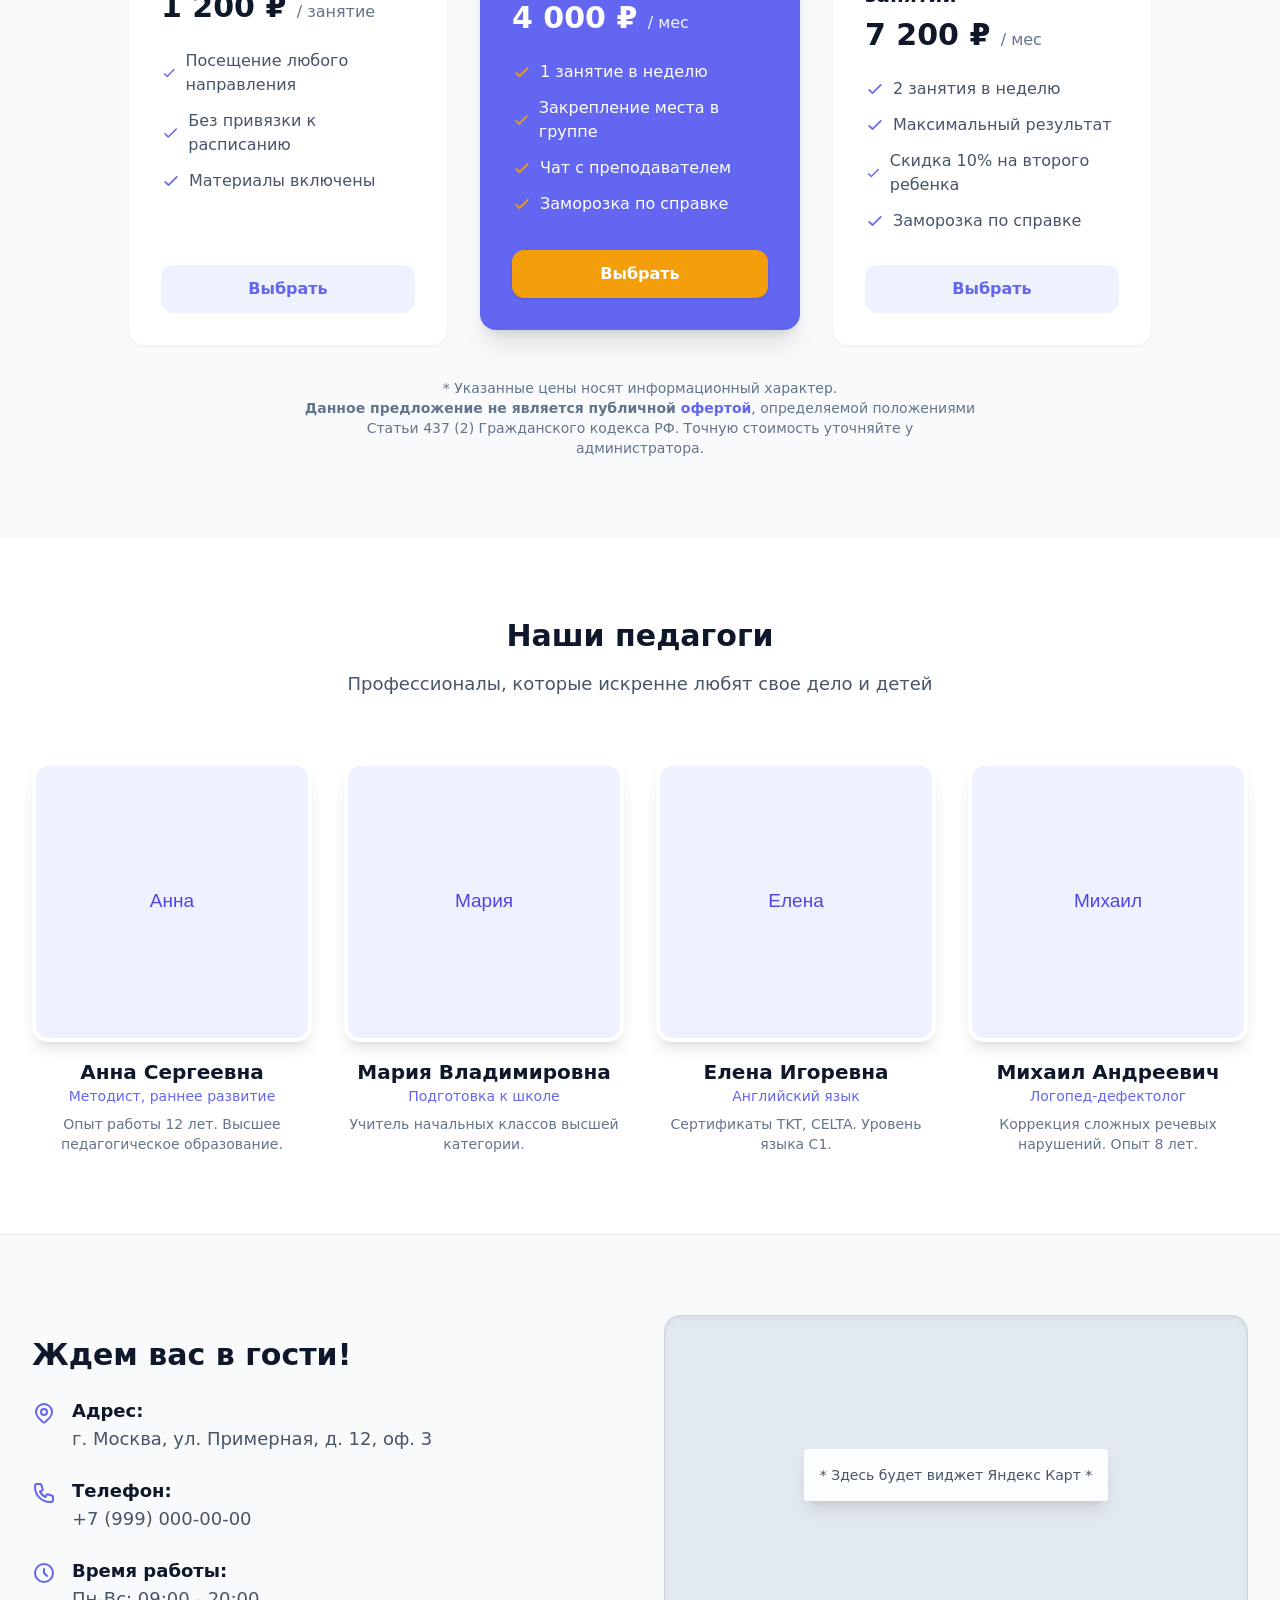
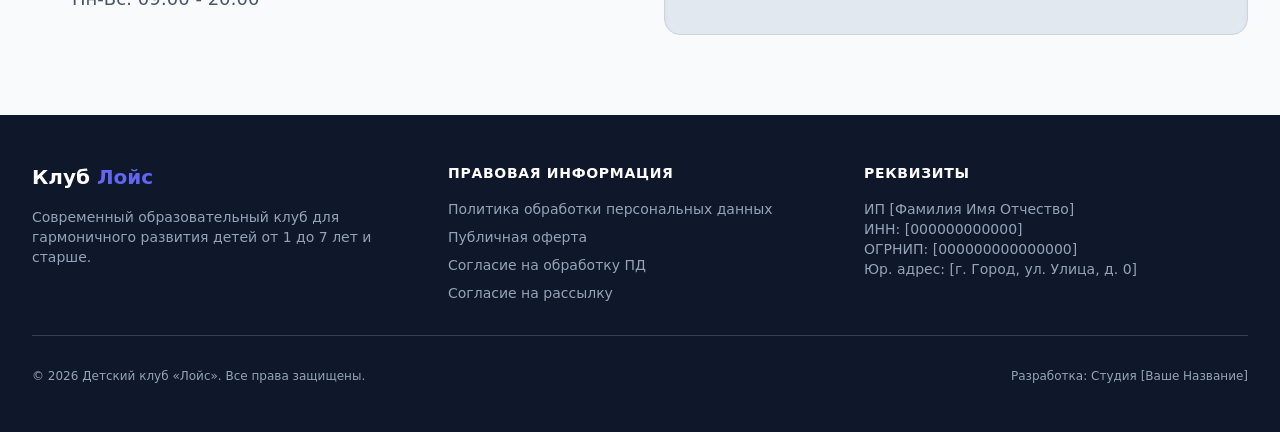
==== commit 7effb668: "Update index.html" ====
--- a/index.html
+++ b/index.html
@@ -58,7 +58,7 @@
 
                 <!-- Телефон и Кнопка -->
                 <div class="hidden md:flex items-center space-x-4">
-                    <a href="tel:+79990000000" class="text-lg font-bold text-slate-900">+7 (999) 000-00-00</a>
+                    <a href="tel:+79376010310" class="text-lg font-bold text-slate-900">+7 (977) 777-77-77</a>
                     <a href="#lead-form" class="bg-brand hover:bg-brand-dark text-white px-5 py-2.5 rounded-full font-semibold shadow-md hover:shadow-lg transition transform hover:-translate-y-0.5" onclick="navigate('home', 'lead-form'); return false;">
                         Записаться
                     </a>
@@ -561,4 +561,4 @@
         });
     </script>
 </body>
-</html>+</html>
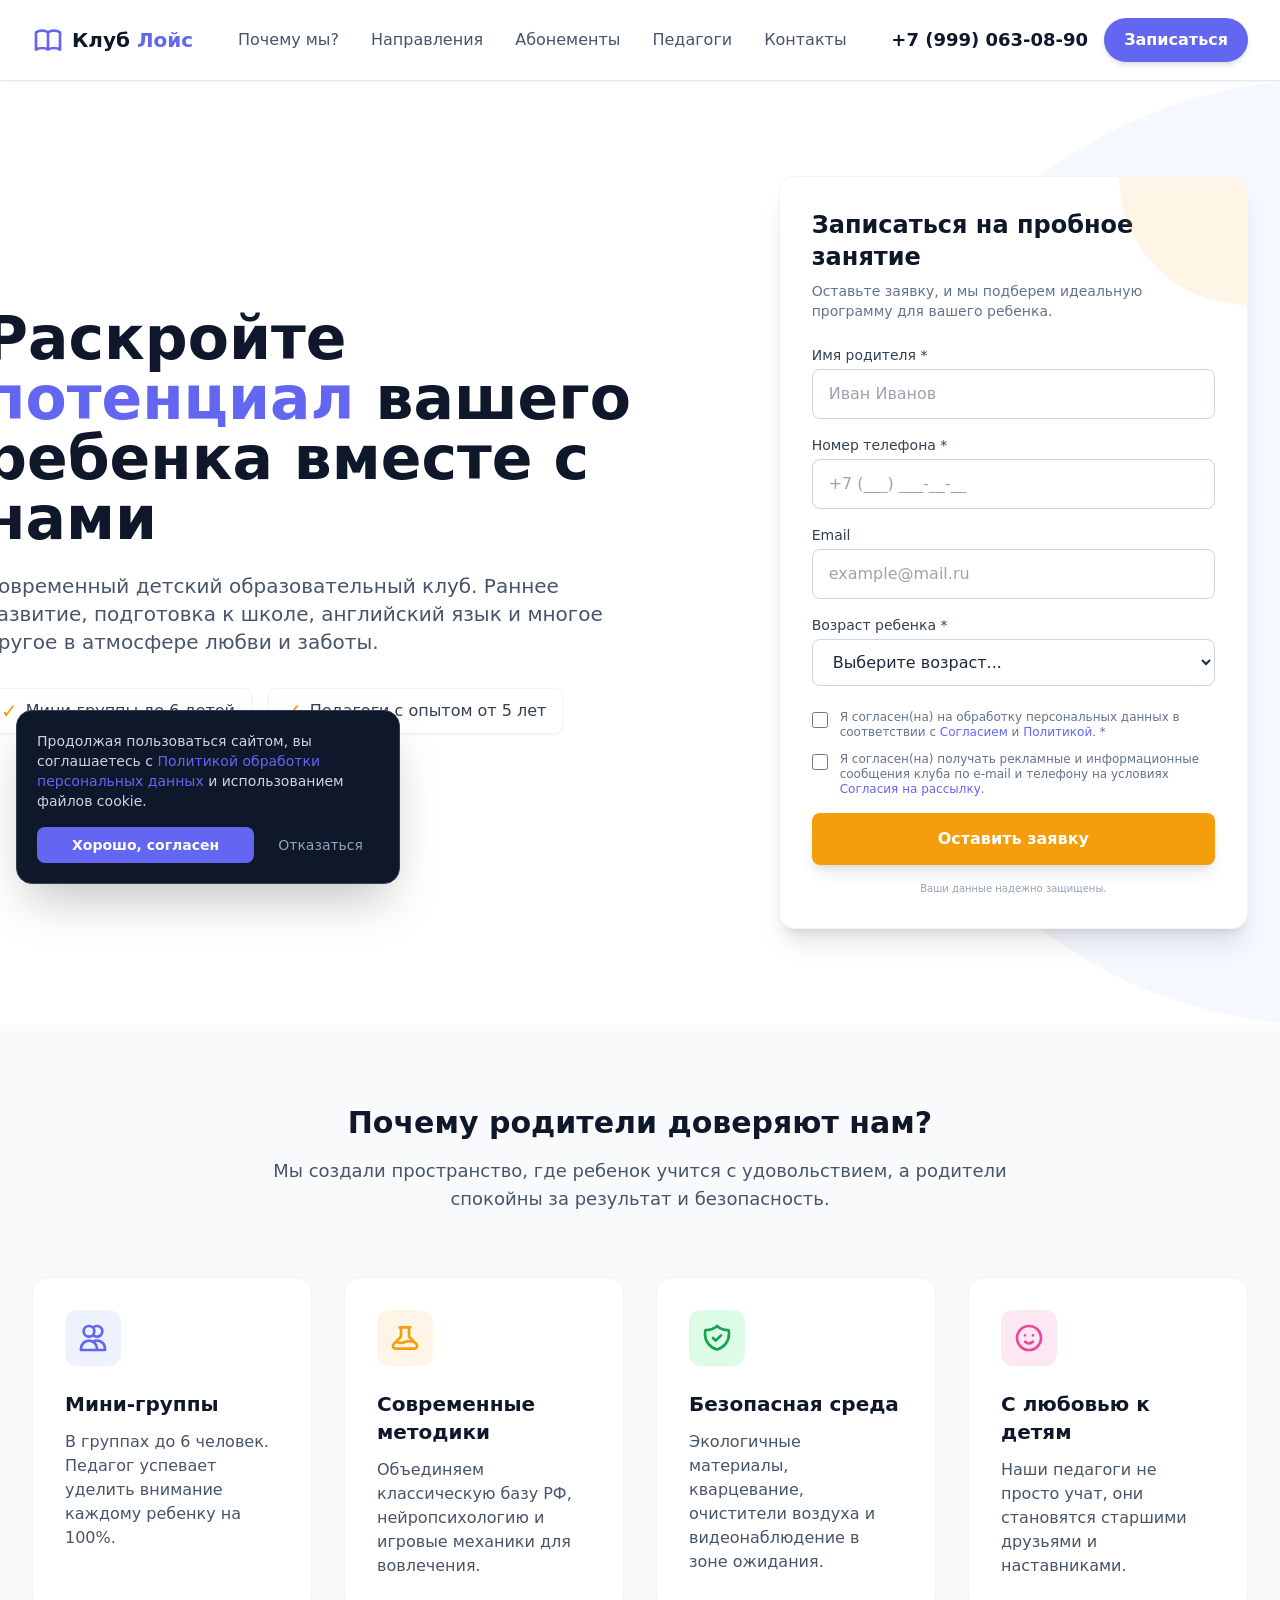
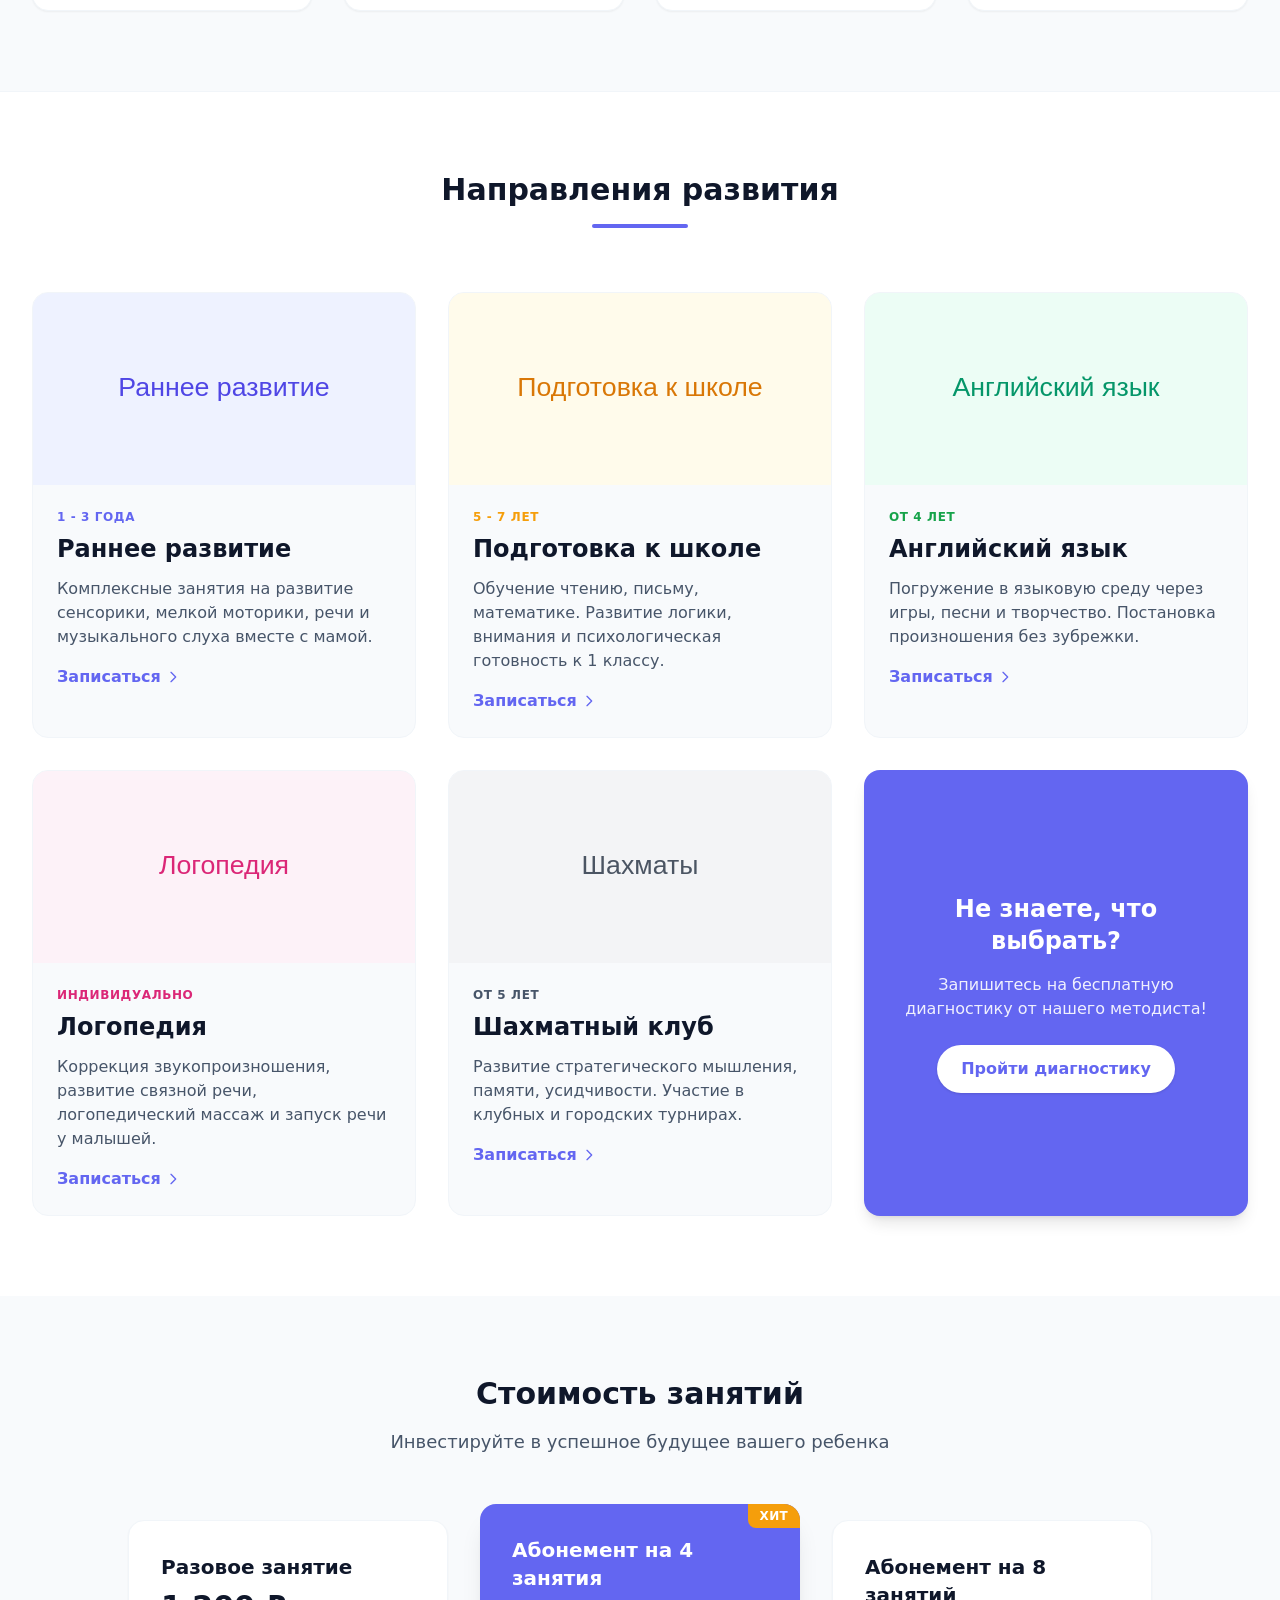
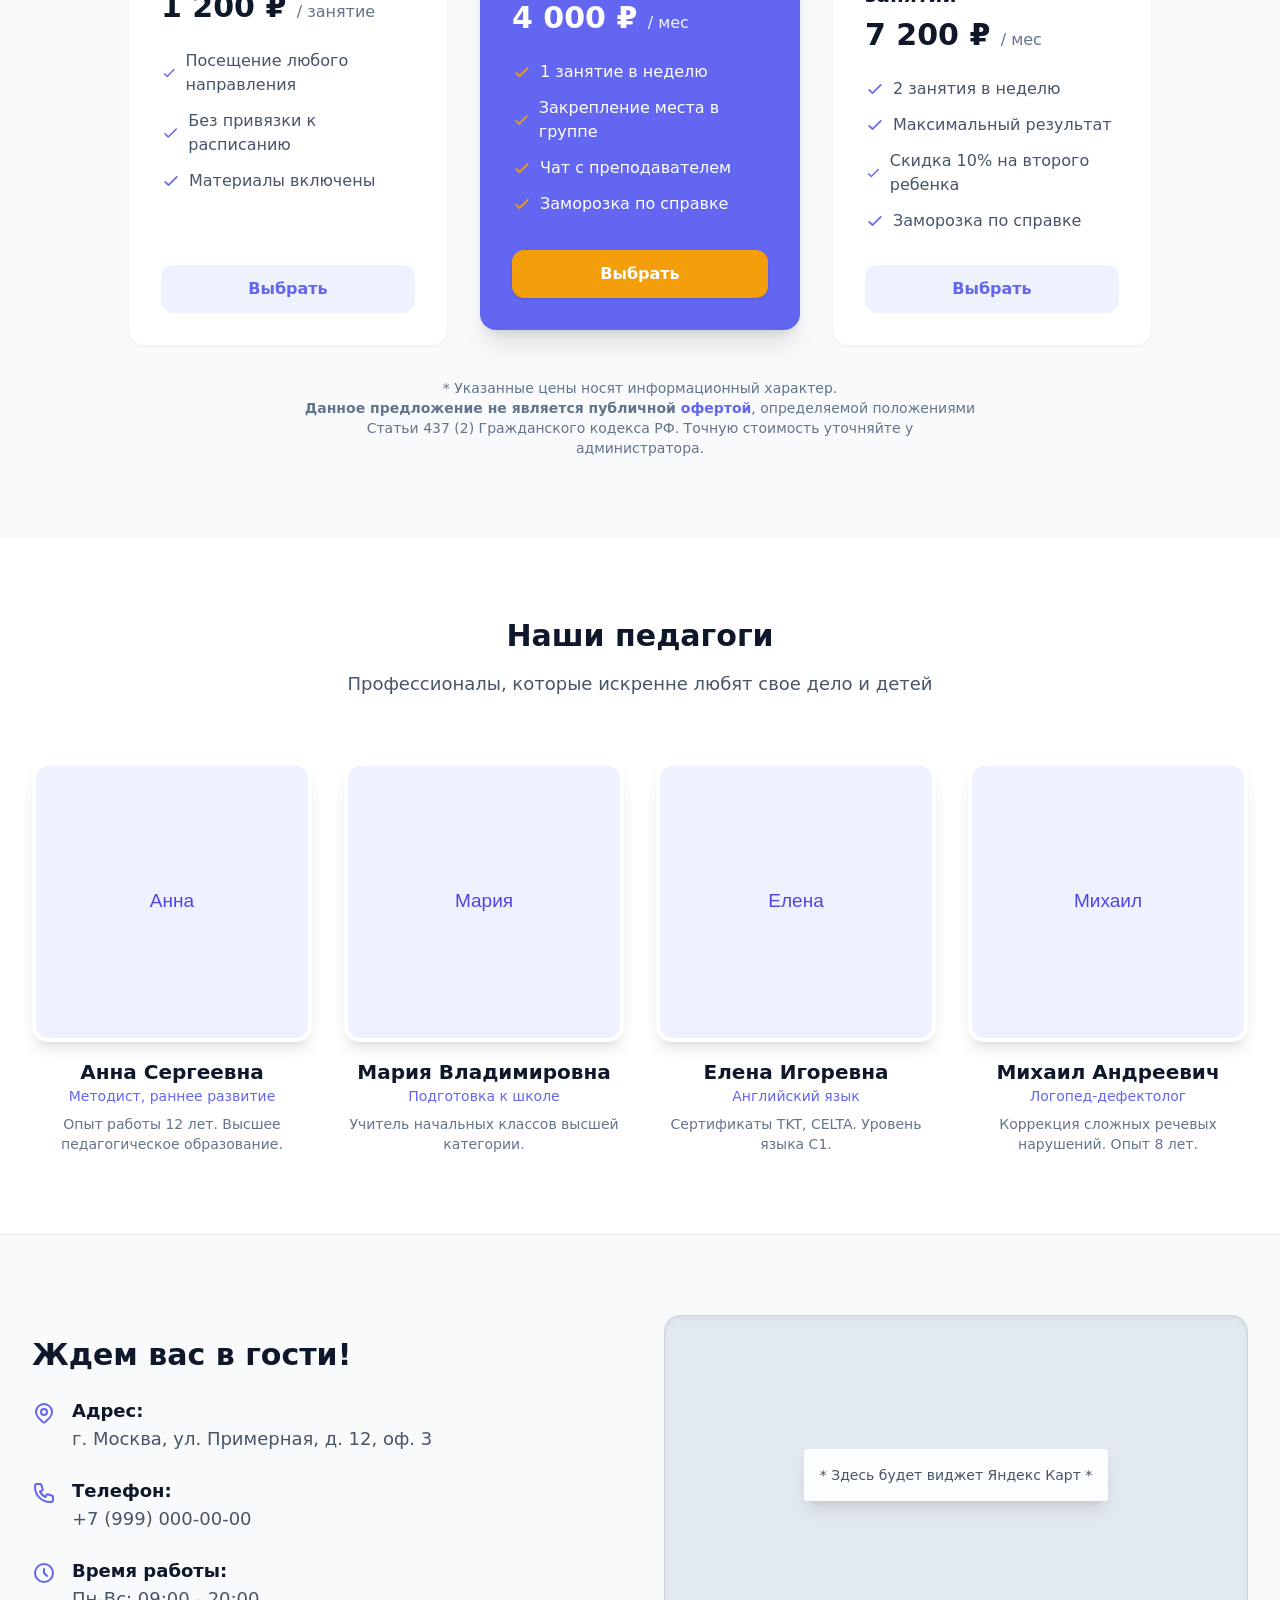
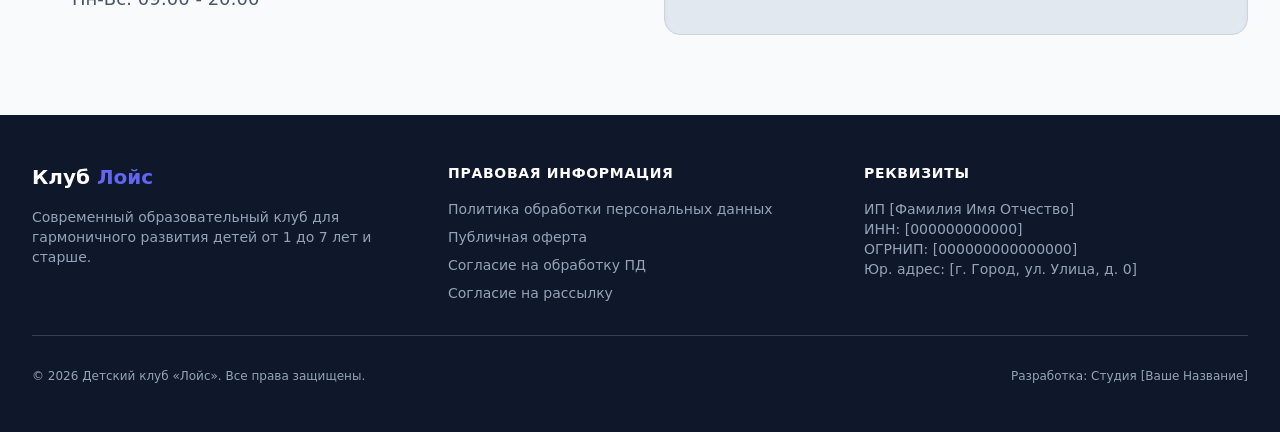
==== commit 06689fc7: "Update index.html" ====
--- a/index.html
+++ b/index.html
@@ -58,7 +58,7 @@
 
                 <!-- Телефон и Кнопка -->
                 <div class="hidden md:flex items-center space-x-4">
-                    <a href="tel:+79376010310" class="text-lg font-bold text-slate-900">+7 (977) 777-77-77</a>
+                    <a href="tel:+79376010310" class="text-lg font-bold text-slate-900">+7 (999) 063-08-90</a>
                     <a href="#lead-form" class="bg-brand hover:bg-brand-dark text-white px-5 py-2.5 rounded-full font-semibold shadow-md hover:shadow-lg transition transform hover:-translate-y-0.5" onclick="navigate('home', 'lead-form'); return false;">
                         Записаться
                     </a>
@@ -83,7 +83,7 @@
                 <a href="#prices" class="block px-3 py-3 text-base font-medium text-slate-700 hover:bg-brand-light hover:text-brand rounded-lg" onclick="closeMobileMenu(); navigate('home', 'prices'); return false;">Абонементы</a>
                 <a href="#team" class="block px-3 py-3 text-base font-medium text-slate-700 hover:bg-brand-light hover:text-brand rounded-lg" onclick="closeMobileMenu(); navigate('home', 'team'); return false;">Педагоги</a>
                 <a href="#contacts" class="block px-3 py-3 text-base font-medium text-slate-700 hover:bg-brand-light hover:text-brand rounded-lg" onclick="closeMobileMenu(); navigate('home', 'contacts'); return false;">Контакты</a>
-                <a href="tel:+79990000000" class="block px-3 py-3 text-lg font-bold text-brand rounded-lg">+7 (999) 000-00-00</a>
+                <a href="tel:+79376010310" class="block px-3 py-3 text-lg font-bold text-brand rounded-lg">+7 (999) 063-08-90</a>
             </div>
         </div>
     </header>
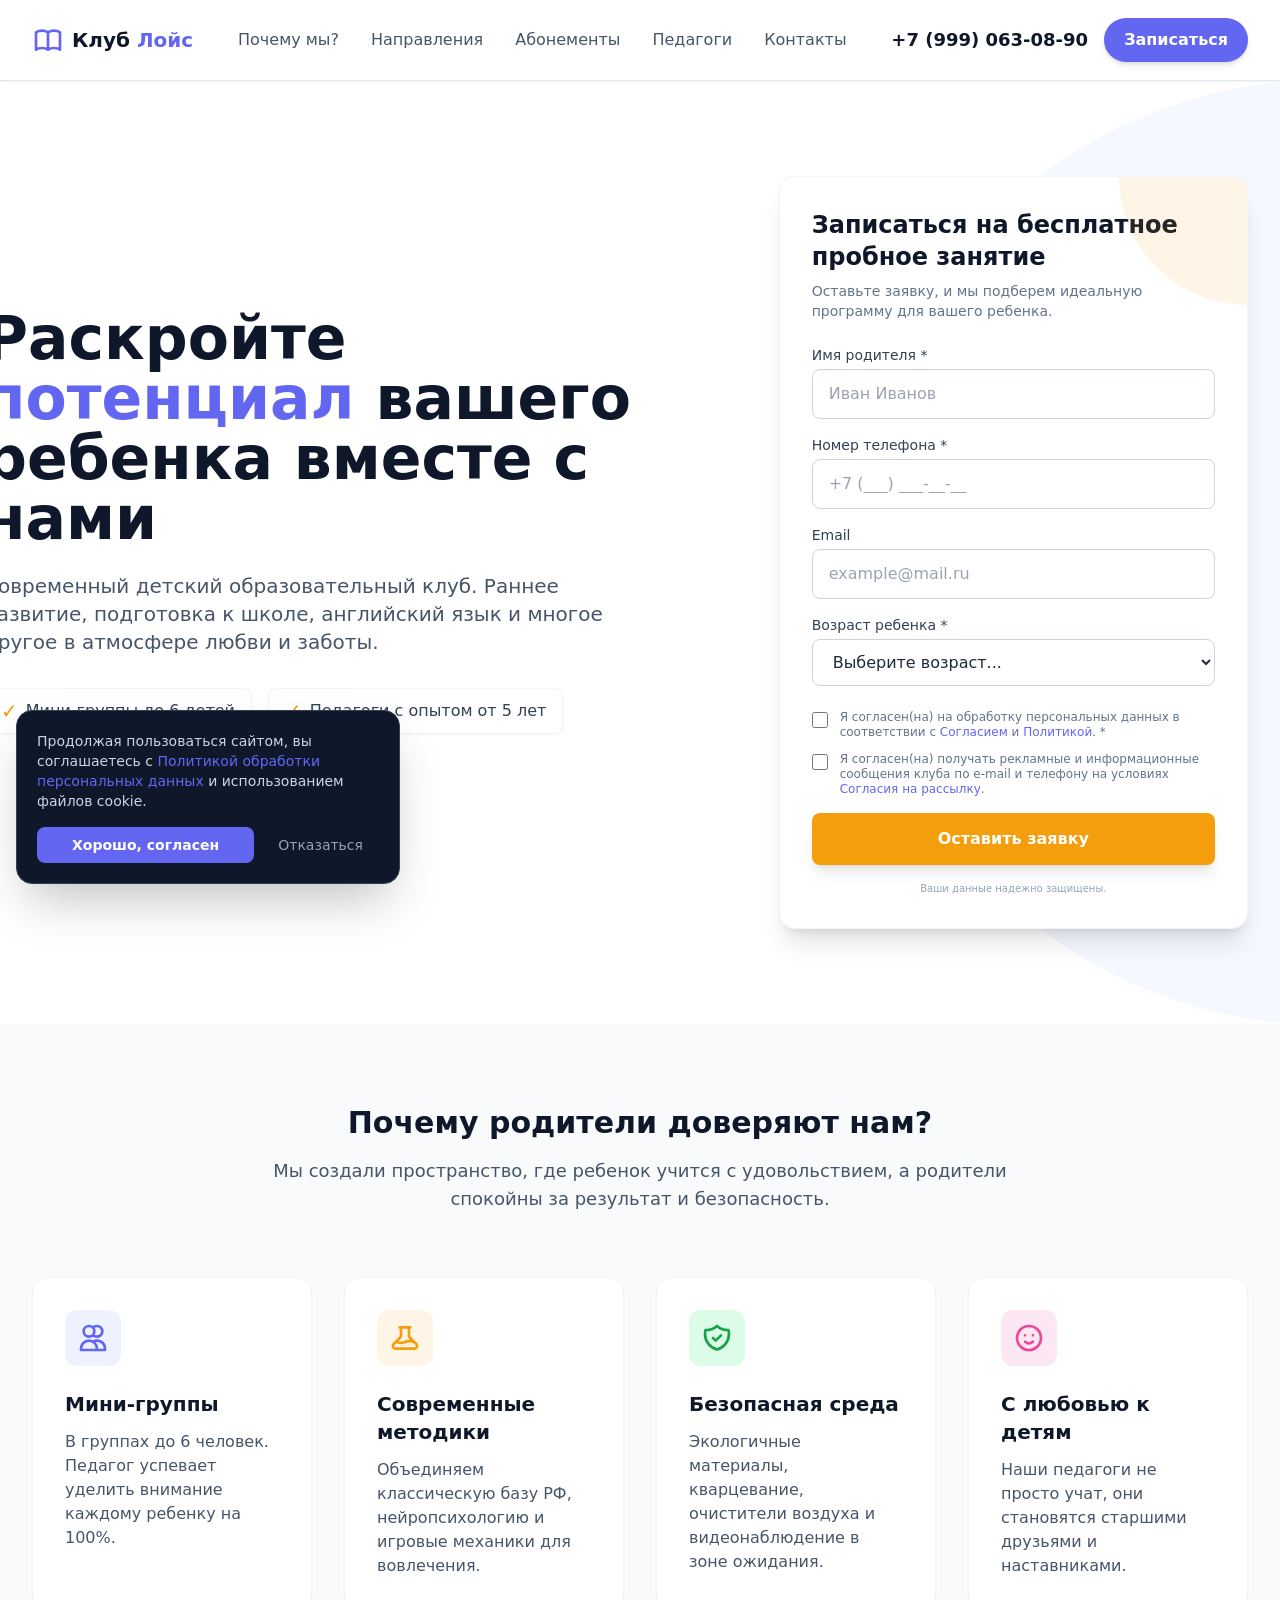
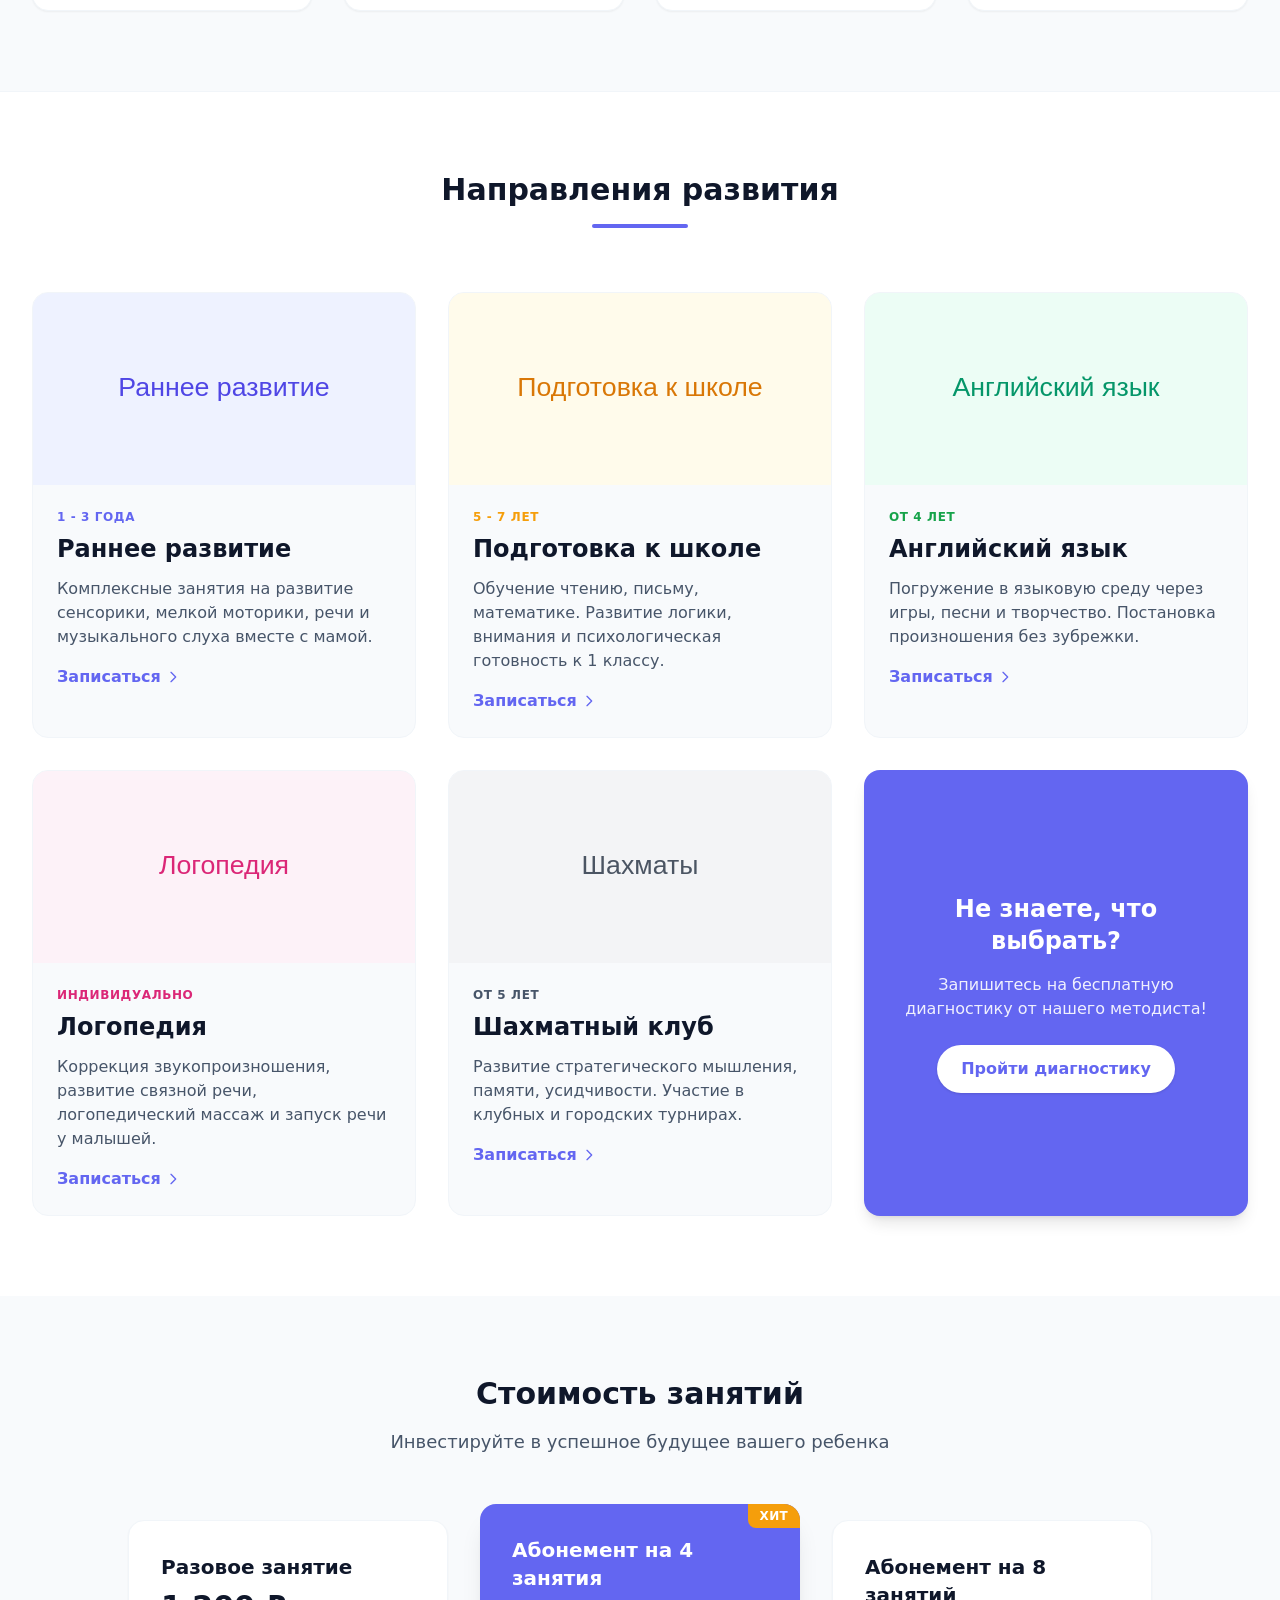
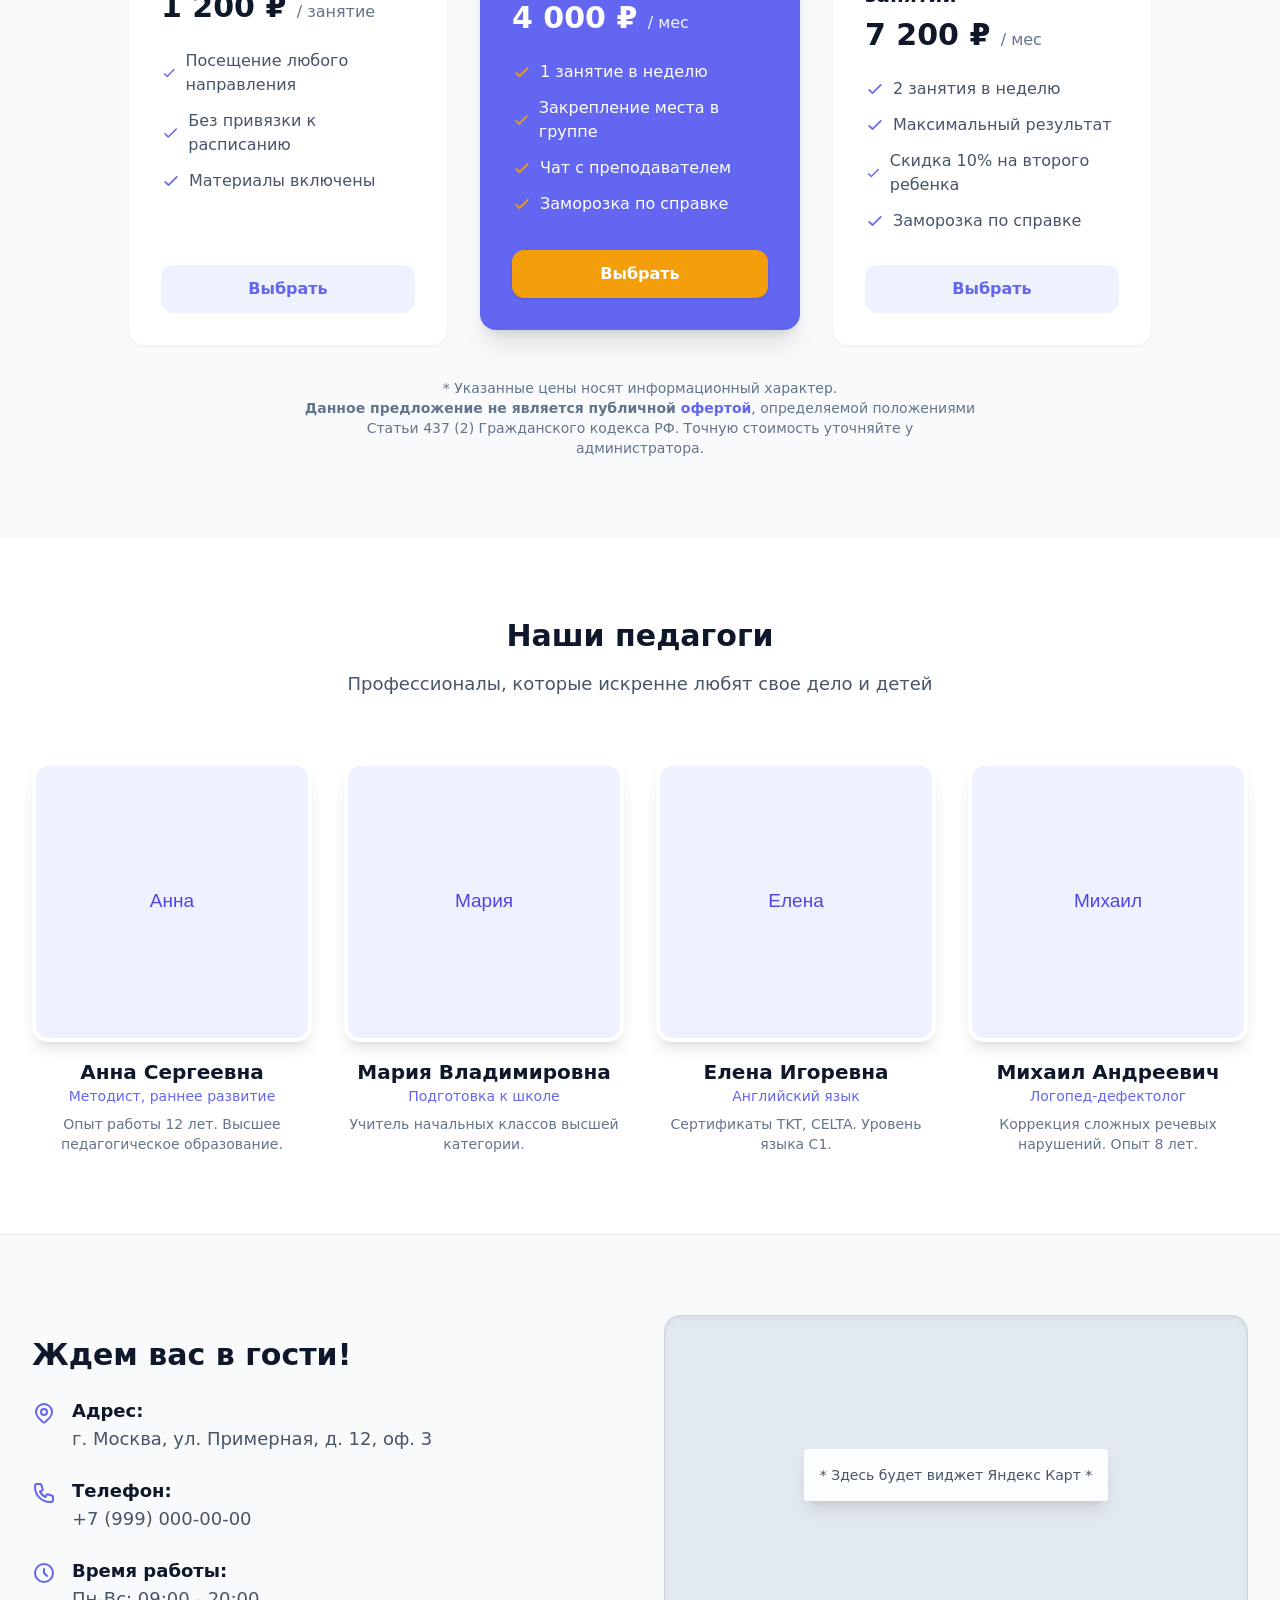
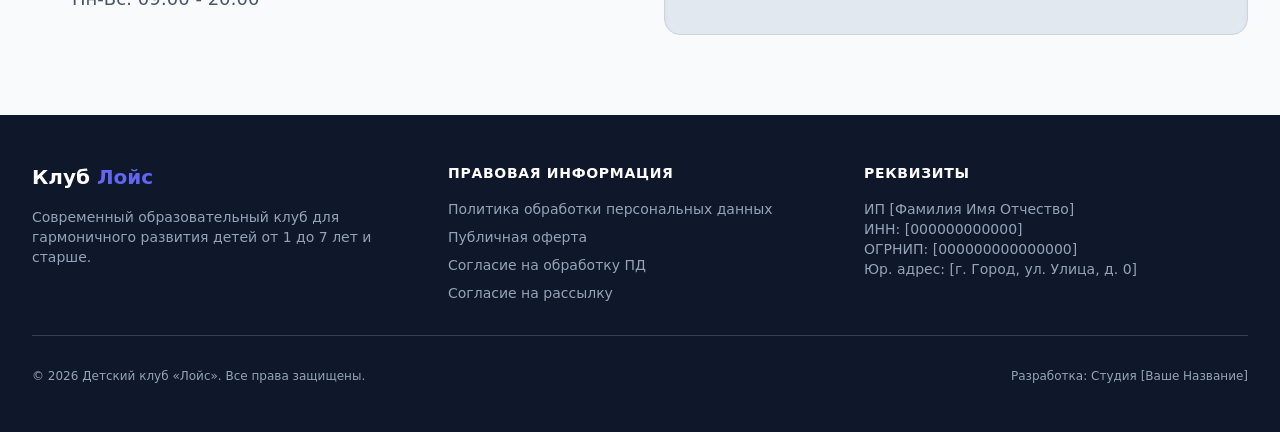
==== commit 6de4db41: "Update index.html" ====
--- a/index.html
+++ b/index.html
@@ -3,8 +3,8 @@
 <head>
     <meta charset="UTF-8">
     <meta name="viewport" content="width=device-width, initial-scale=1.0">
-    <title>Детский клуб «Лойс» | Развитие, английский, подготовка к школе</title>
-    <meta name="description" content="Современный детский образовательный клуб. Раннее развитие, подготовка к школе, английский язык, шахматы и логопедия. Запишитесь на пробное занятие!">
+    <title>Детский клуб «Лойс» | Развитие, шахматы, английский, подготовка к школе</title>
+    <meta name="description" content="1Современный детский образовательный клуб. Раннее развитие, подготовка к школе, английский язык, шахматы и логопедия. Запишитесь на пробное занятие!">
     
     <link rel="stylesheet" href="assets/tailwind.css">
     <style>
@@ -121,7 +121,7 @@
                         <div class="bg-white rounded-2xl shadow-xl border border-slate-100 p-8 relative overflow-hidden">
                             <div class="absolute top-0 right-0 w-32 h-32 bg-accent opacity-10 rounded-bl-full"></div>
                             
-                            <h3 class="text-2xl font-bold text-slate-900 mb-2">Записаться на пробное занятие</h3>
+                            <h3 class="text-2xl font-bold text-slate-900 mb-2">Записаться на бесплатное пробное занятие</h3>
                             <p class="text-slate-500 mb-6 text-sm">Оставьте заявку, и мы подберем идеальную программу для вашего ребенка.</p>
                             
                             <!-- Важно: форма без иностранных сервисов, отправка перехватывается JS -->
